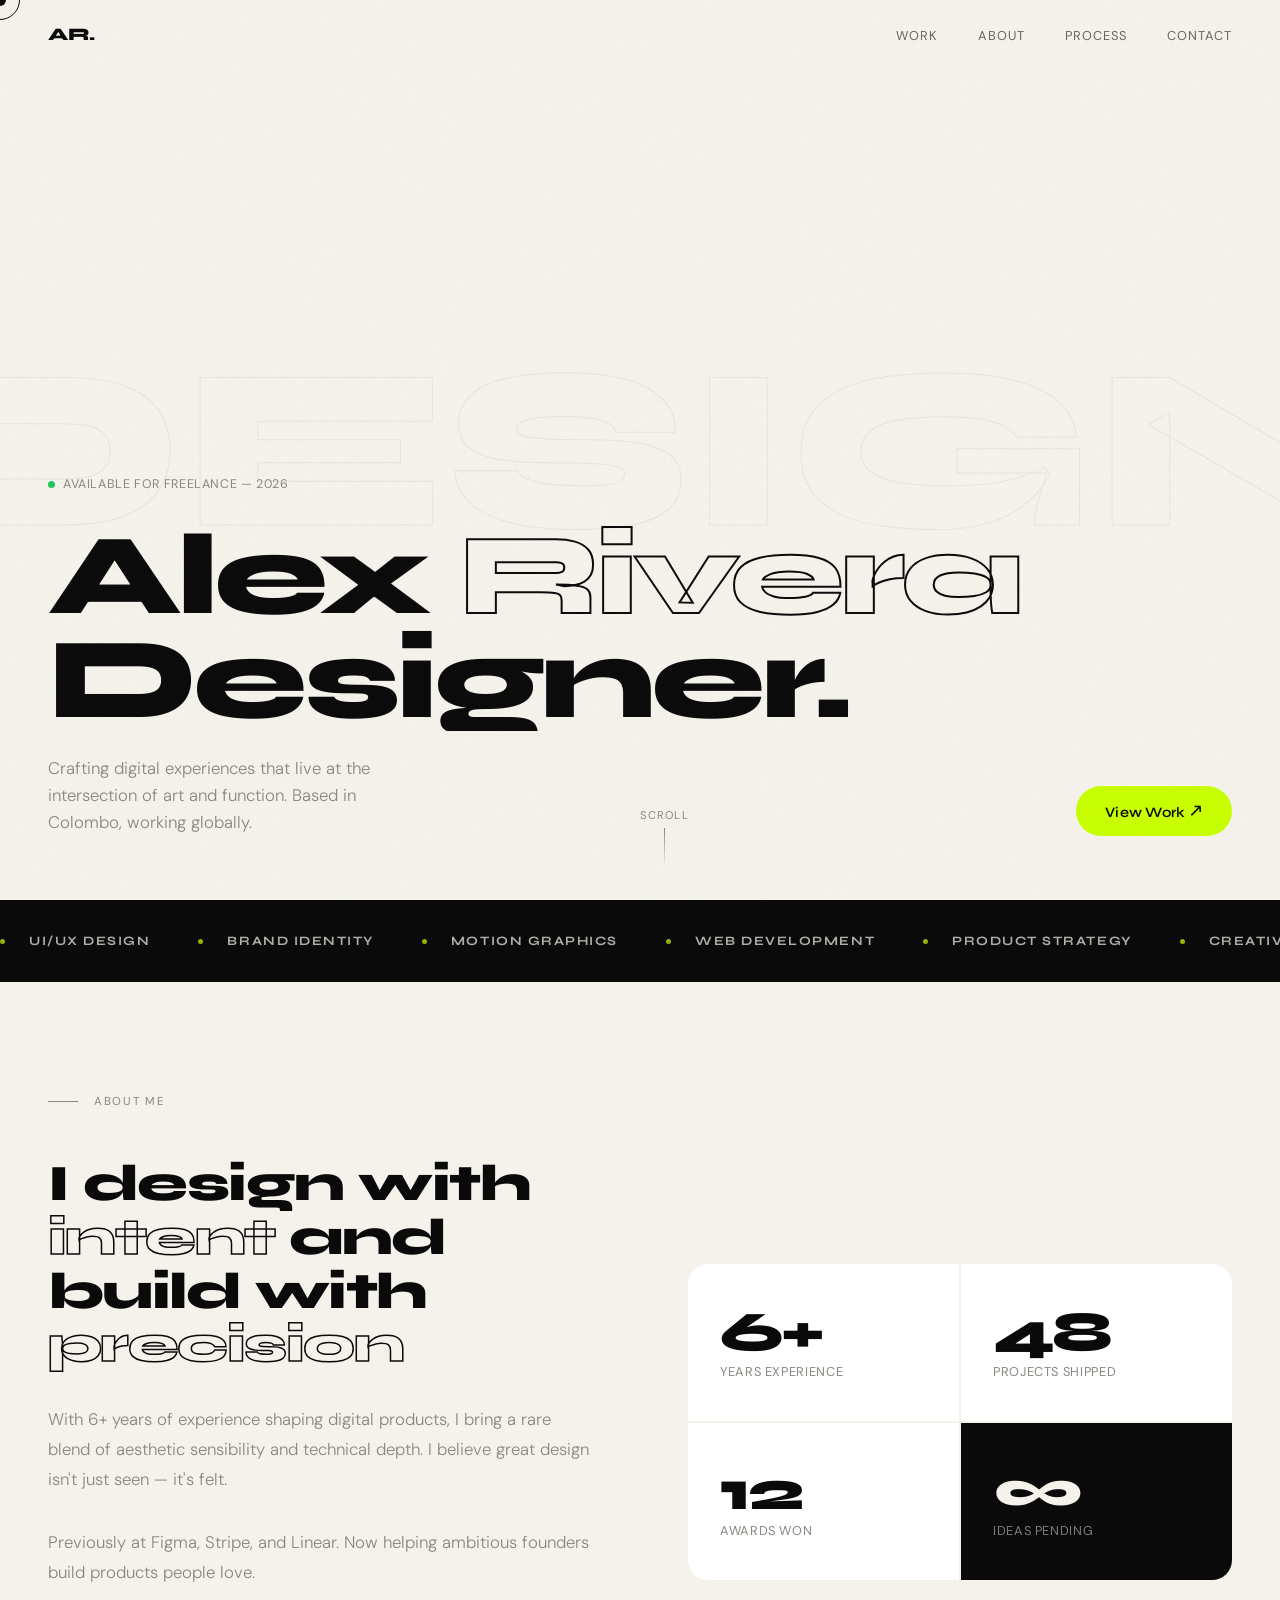
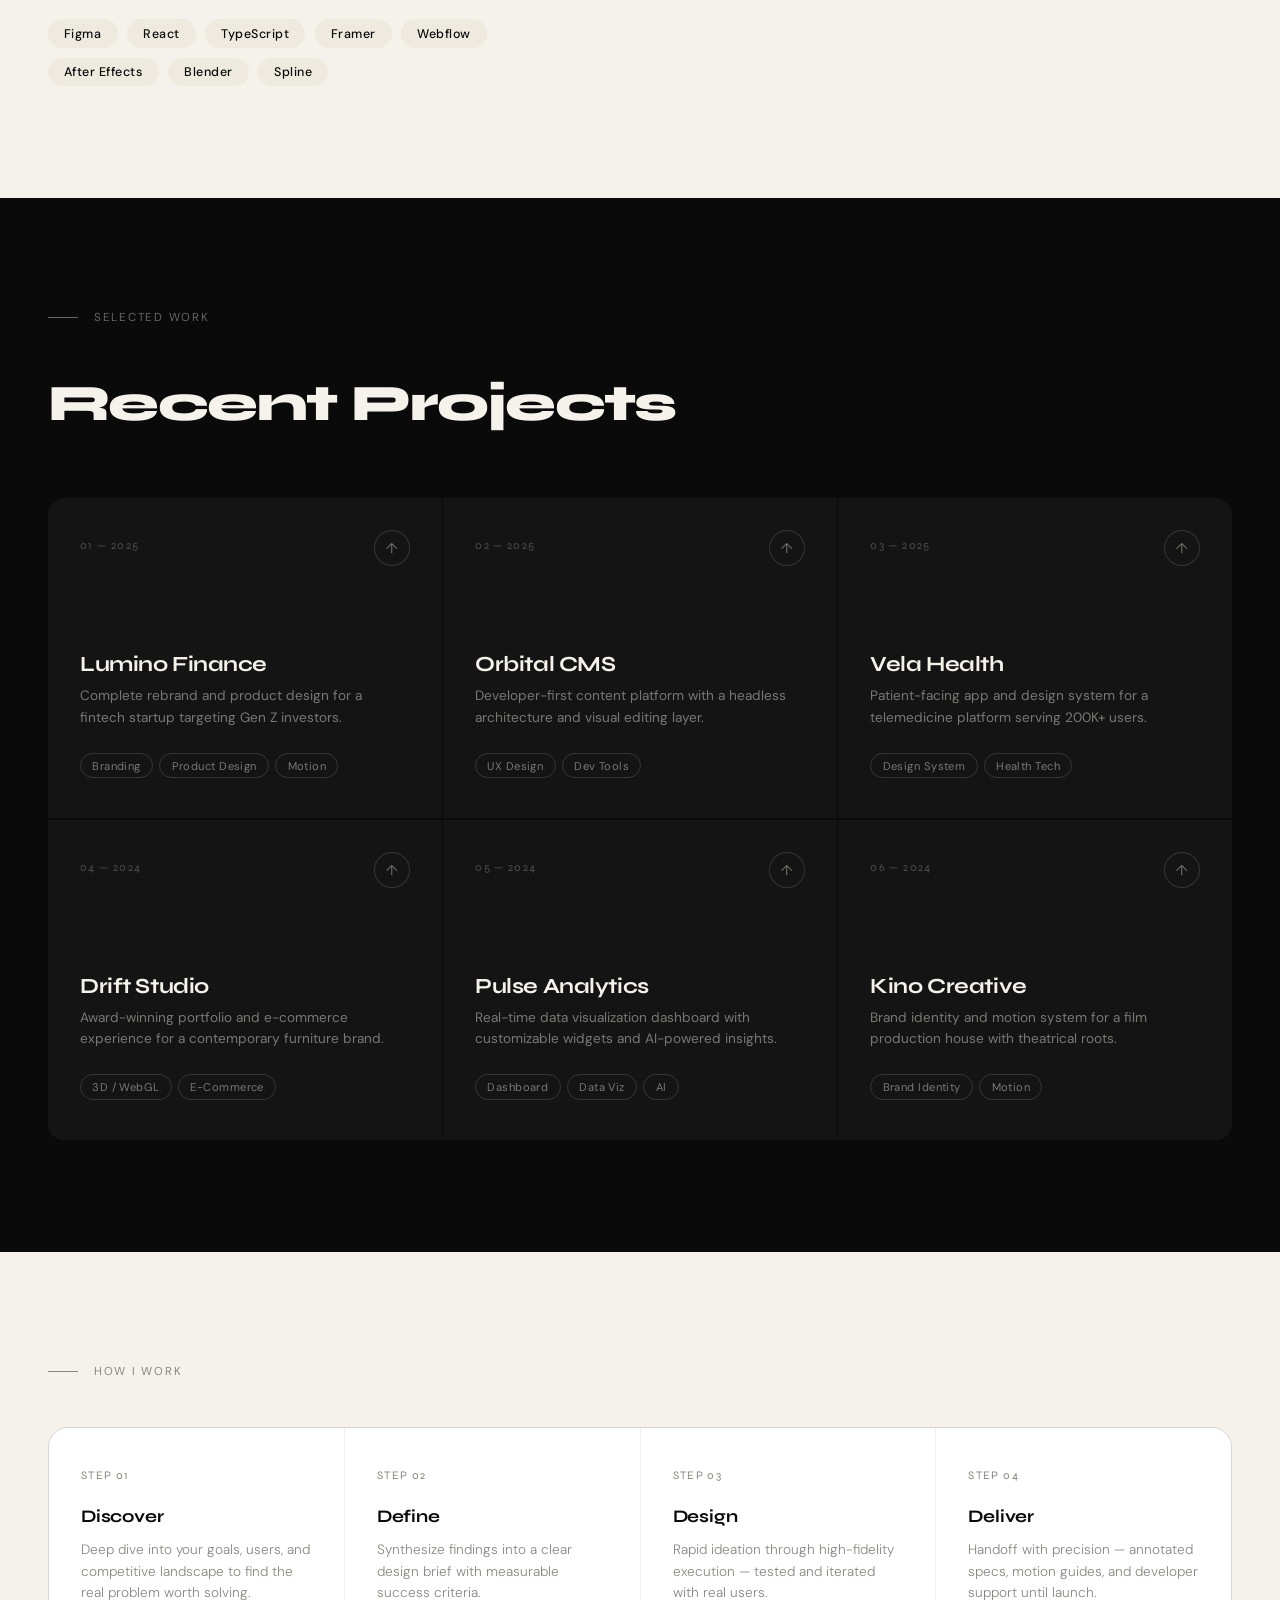
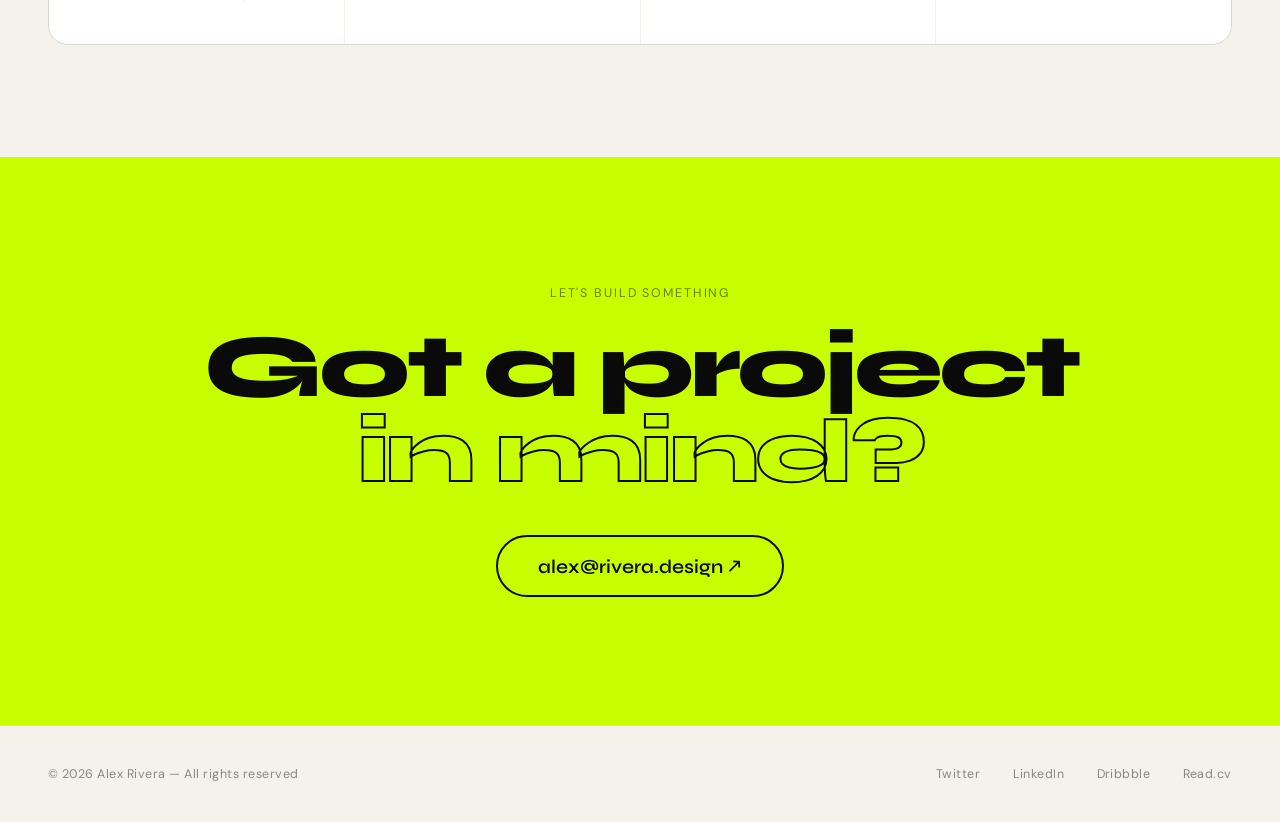
==== example.html @ 86e9be82 "Added new feature" ====
<!DOCTYPE html>
<html lang="en">
<head>
    <meta charset="UTF-8">
    <meta name="viewport" content="width=device-width, initial-scale=1.0">
    <title>Alex Rivera — Portfolio 2026</title>
    <link rel="preconnect" href="https://fonts.googleapis.com">
    <link rel="preconnect" href="https://fonts.gstatic.com" crossorigin>
    <link href="https://fonts.googleapis.com/css2?family=Syne:wght@400;500;600;700;800&family=DM+Sans:ital,opsz,wght@0,9..40,300;0,9..40,400;1,9..40,300&display=swap" rel="stylesheet">
    <style>
        :root {
            --ink: #0a0a0a;
            --paper: #f5f2eb;
            --accent: #c8ff00;
            --muted: #8a8680;
            --border: rgba(10,10,10,0.12);
            --card-bg: #ffffff;
            --tag-bg: #eeeae0;
        }

        *, *::before, *::after { box-sizing: border-box; margin: 0; padding: 0; }

        html { scroll-behavior: smooth; }

        body {
            font-family: 'DM Sans', sans-serif;
            background: var(--paper);
            color: var(--ink);
            overflow-x: hidden;
            cursor: none;
        }

        /* ── CUSTOM CURSOR ── */
        .cursor {
            position: fixed; top: 0; left: 0;
            width: 12px; height: 12px;
            background: var(--ink);
            border-radius: 50%;
            pointer-events: none;
            z-index: 9999;
            transition: transform 0.15s ease, background 0.2s;
            transform: translate(-50%, -50%);
        }
        .cursor-ring {
            position: fixed; top: 0; left: 0;
            width: 40px; height: 40px;
            border: 1.5px solid var(--ink);
            border-radius: 50%;
            pointer-events: none;
            z-index: 9998;
            transform: translate(-50%, -50%);
            transition: transform 0.4s cubic-bezier(0.23, 1, 0.32, 1), width 0.3s, height 0.3s, border-color 0.2s;
        }
        .cursor.hovering { transform: translate(-50%,-50%) scale(0); }
        .cursor-ring.hovering { width: 70px; height: 70px; border-color: var(--accent); background: rgba(200,255,0,0.08); }

        /* ── NOISE OVERLAY ── */
        body::before {
            content: '';
            position: fixed; inset: 0;
            background-image: url("data:image/svg+xml,%3Csvg viewBox='0 0 256 256' xmlns='http://www.w3.org/2000/svg'%3E%3Cfilter id='noise'%3E%3CfeTurbulence type='fractalNoise' baseFrequency='0.9' numOctaves='4' stitchTiles='stitch'/%3E%3C/filter%3E%3Crect width='100%25' height='100%25' filter='url(%23noise)' opacity='0.035'/%3E%3C/svg%3E");
            pointer-events: none;
            z-index: 100;
            opacity: 0.6;
        }

        /* ── NAV ── */
        nav {
            position: fixed; top: 0; left: 0; right: 0;
            display: flex; align-items: center; justify-content: space-between;
            padding: 1.5rem 3rem;
            z-index: 500;
            mix-blend-mode: multiply;
        }
        .nav-logo {
            font-family: 'Syne', sans-serif;
            font-weight: 800;
            font-size: 1.1rem;
            letter-spacing: -0.02em;
            text-decoration: none;
            color: var(--ink);
        }
        .nav-links { display: flex; gap: 2.5rem; list-style: none; }
        .nav-links a {
            font-size: 0.8rem;
            font-weight: 400;
            letter-spacing: 0.08em;
            text-transform: uppercase;
            text-decoration: none;
            color: var(--ink);
            opacity: 0.6;
            transition: opacity 0.2s;
            position: relative;
        }
        .nav-links a::after {
            content: '';
            position: absolute; bottom: -3px; left: 0;
            width: 0; height: 1px;
            background: var(--ink);
            transition: width 0.3s ease;
        }
        .nav-links a:hover { opacity: 1; }
        .nav-links a:hover::after { width: 100%; }

        /* ── HERO ── */
        .hero {
            min-height: 100vh;
            display: flex; flex-direction: column;
            justify-content: flex-end;
            padding: 0 3rem 4rem;
            position: relative;
            overflow: hidden;
        }

        .hero-bg-text {
            position: absolute;
            top: 50%;
            left: 50%;
            transform: translate(-50%, -50%);
            font-family: 'Syne', sans-serif;
            font-weight: 800;
            font-size: clamp(100px, 18vw, 280px);
            color: transparent;
            -webkit-text-stroke: 1px rgba(10,10,10,0.06);
            white-space: nowrap;
            user-select: none;
            animation: drift 20s ease-in-out infinite;
        }

        @keyframes drift {
            0%, 100% { transform: translate(-50%, -50%) rotate(-2deg); }
            50% { transform: translate(-50%, -52%) rotate(2deg); }
        }

        .hero-status {
            display: inline-flex; align-items: center; gap: 0.5rem;
            font-size: 0.78rem;
            letter-spacing: 0.05em;
            text-transform: uppercase;
            color: var(--muted);
            margin-bottom: 2rem;
            opacity: 0;
            animation: fadeUp 0.8s 0.2s forwards;
        }
        .status-dot {
            width: 7px; height: 7px;
            border-radius: 50%;
            background: #22c55e;
            box-shadow: 0 0 0 0 rgba(34,197,94,0.4);
            animation: pulse-dot 2s infinite;
        }
        @keyframes pulse-dot {
            0% { box-shadow: 0 0 0 0 rgba(34,197,94,0.5); }
            70% { box-shadow: 0 0 0 8px rgba(34,197,94,0); }
            100% { box-shadow: 0 0 0 0 rgba(34,197,94,0); }
        }

        .hero-name {
            font-family: 'Syne', sans-serif;
            font-weight: 800;
            font-size: clamp(3.5rem, 9vw, 9rem);
            line-height: 0.9;
            letter-spacing: -0.04em;
            margin-bottom: 1.5rem;
            overflow: hidden;
        }
        .hero-name .line {
            display: block;
            opacity: 0;
            transform: translateY(100%);
        }
        .hero-name .line:nth-child(1) { animation: slideUp 0.8s 0.4s cubic-bezier(0.16, 1, 0.3, 1) forwards; }
        .hero-name .line:nth-child(2) { animation: slideUp 0.8s 0.55s cubic-bezier(0.16, 1, 0.3, 1) forwards; }
        .hero-name .accent-word { color: transparent; -webkit-text-stroke: 2px var(--ink); }

        @keyframes slideUp {
            to { opacity: 1; transform: translateY(0); }
        }
        @keyframes fadeUp {
            to { opacity: 1; transform: translateY(0); }
        }

        .hero-bottom {
            display: flex;
            align-items: flex-end;
            justify-content: space-between;
            gap: 2rem;
            opacity: 0;
            animation: fadeUp 0.8s 0.9s forwards;
        }
        .hero-desc {
            max-width: 340px;
            font-size: 1.05rem;
            line-height: 1.6;
            color: var(--muted);
            font-weight: 300;
        }
        .hero-cta {
            display: flex; align-items: center; gap: 1rem;
        }
        .btn-primary {
            display: inline-flex; align-items: center; gap: 0.6rem;
            font-family: 'Syne', sans-serif;
            font-weight: 600;
            font-size: 0.9rem;
            letter-spacing: 0.02em;
            color: var(--ink);
            background: var(--accent);
            padding: 0.9rem 1.8rem;
            border-radius: 100px;
            text-decoration: none;
            transition: transform 0.3s cubic-bezier(0.16, 1, 0.3, 1), box-shadow 0.3s;
            box-shadow: 0 0 0 0 rgba(200,255,0,0.4);
        }
        .btn-primary:hover {
            transform: scale(1.04) translateY(-2px);
            box-shadow: 0 8px 30px rgba(200,255,0,0.35);
        }
        .btn-arrow { font-size: 1.1rem; transition: transform 0.2s; }
        .btn-primary:hover .btn-arrow { transform: translate(3px, -3px); }

        .scroll-hint {
            position: absolute; bottom: 2rem; left: 50%; transform: translateX(-50%);
            display: flex; flex-direction: column; align-items: center; gap: 0.4rem;
            font-size: 0.7rem; letter-spacing: 0.1em; text-transform: uppercase;
            color: var(--muted); opacity: 0;
            animation: fadeUp 0.8s 1.4s forwards;
        }
        .scroll-line {
            width: 1px; height: 40px;
            background: linear-gradient(to bottom, var(--muted), transparent);
            animation: scrollLine 2s 2s ease-in-out infinite;
        }
        @keyframes scrollLine {
            0% { transform: scaleY(1) translateY(0); opacity: 1; }
            50% { opacity: 0.3; }
            100% { transform: scaleY(1) translateY(10px); opacity: 0; }
        }

        /* ── MARQUEE ── */
        .marquee-section {
            padding: 2rem 0;
            border-top: 1px solid var(--border);
            border-bottom: 1px solid var(--border);
            overflow: hidden;
            background: var(--ink);
        }
        .marquee-track {
            display: flex; gap: 3rem;
            animation: marquee 25s linear infinite;
            width: max-content;
        }
        .marquee-section:hover .marquee-track { animation-play-state: paused; }
        .marquee-item {
            font-family: 'Syne', sans-serif;
            font-weight: 700;
            font-size: 0.8rem;
            letter-spacing: 0.12em;
            text-transform: uppercase;
            color: var(--paper);
            white-space: nowrap;
            display: flex; align-items: center; gap: 1.5rem;
            opacity: 0.7;
        }
        .marquee-dot { width: 5px; height: 5px; border-radius: 50%; background: var(--accent); flex-shrink: 0; }
        @keyframes marquee {
            from { transform: translateX(0); }
            to { transform: translateX(-50%); }
        }

        /* ── SECTIONS ── */
        section { padding: 7rem 3rem; }

        .section-label {
            display: flex; align-items: center; gap: 1rem;
            font-size: 0.72rem; letter-spacing: 0.15em; text-transform: uppercase;
            color: var(--muted); margin-bottom: 3rem;
        }
        .section-label::before {
            content: '';
            width: 30px; height: 1px; background: var(--muted);
        }

        /* ── ABOUT ── */
        .about-grid {
            display: grid; grid-template-columns: 1fr 1fr; gap: 6rem;
            align-items: center;
        }
        .about-heading {
            font-family: 'Syne', sans-serif;
            font-size: clamp(2.2rem, 4vw, 3.8rem);
            font-weight: 800; line-height: 1.05;
            letter-spacing: -0.03em; margin-bottom: 2rem;
        }
        .about-heading em {
            font-style: normal; color: transparent;
            -webkit-text-stroke: 1.5px var(--ink);
        }
        .about-body {
            font-size: 1.05rem; line-height: 1.8;
            color: var(--muted); font-weight: 300;
            margin-bottom: 2rem;
        }
        .skills-list {
            display: flex; flex-wrap: wrap; gap: 0.6rem;
        }
        .skill-tag {
            font-size: 0.78rem; font-weight: 500;
            letter-spacing: 0.04em;
            padding: 0.4rem 1rem;
            background: var(--tag-bg);
            border-radius: 100px;
            transition: background 0.2s, transform 0.2s;
        }
        .skill-tag:hover { background: var(--accent); transform: translateY(-2px); }

        .about-stats {
            display: grid; grid-template-columns: 1fr 1fr; gap: 2px;
        }
        .stat-card {
            background: var(--card-bg);
            padding: 2.5rem 2rem;
            border-radius: 0;
            position: relative;
            overflow: hidden;
            transition: transform 0.3s cubic-bezier(0.16, 1, 0.3, 1);
        }
        .stat-card:first-child { border-radius: 20px 0 0 0; }
        .stat-card:nth-child(2) { border-radius: 0 20px 0 0; }
        .stat-card:nth-child(3) { border-radius: 0 0 0 20px; }
        .stat-card:last-child { border-radius: 0 0 20px 0; background: var(--ink); color: var(--paper); }
        .stat-card:hover { transform: scale(1.02); z-index: 1; }
        .stat-card::before {
            content: '';
            position: absolute; inset: 0;
            background: var(--accent);
            transform: translateY(100%);
            transition: transform 0.4s cubic-bezier(0.16, 1, 0.3, 1);
        }
        .stat-card:hover::before { transform: translateY(0); }
        .stat-number {
            font-family: 'Syne', sans-serif;
            font-weight: 800;
            font-size: 3.5rem;
            line-height: 1;
            letter-spacing: -0.04em;
            display: block;
            position: relative; z-index: 1;
            transition: color 0.3s;
        }
        .stat-card:hover .stat-number { color: var(--ink); }
        .stat-card:last-child:hover .stat-number { color: var(--ink); }
        .stat-label {
            font-size: 0.8rem; letter-spacing: 0.05em; text-transform: uppercase;
            color: var(--muted); margin-top: 0.5rem;
            position: relative; z-index: 1;
            transition: color 0.3s;
        }
        .stat-card:hover .stat-label { color: var(--ink); }
        .stat-card:last-child .stat-label { color: rgba(245,242,235,0.5); }
        .stat-card:last-child:hover .stat-label { color: rgba(10,10,10,0.6); }

        /* ── WORK ── */
        .work-section { background: var(--ink); color: var(--paper); }
        .work-section .section-label { color: rgba(245,242,235,0.4); }
        .work-section .section-label::before { background: rgba(245,242,235,0.4); }

        .work-heading {
            font-family: 'Syne', sans-serif;
            font-size: clamp(2rem, 4vw, 3.5rem);
            font-weight: 800;
            letter-spacing: -0.03em;
            margin-bottom: 4rem;
        }

        .projects-grid {
            display: grid;
            grid-template-columns: repeat(3, 1fr);
            gap: 1.5px;
        }
        .project-card {
            background: #141414;
            padding: 2.5rem 2rem;
            cursor: pointer;
            position: relative;
            overflow: hidden;
            transition: background 0.3s;
            min-height: 320px;
            display: flex; flex-direction: column; justify-content: space-between;
        }
        .project-card:nth-child(1) { border-radius: 16px 0 0 0; }
        .project-card:nth-child(2) { }
        .project-card:nth-child(3) { border-radius: 0 16px 0 0; }
        .project-card:nth-child(4) { border-radius: 0 0 0 16px; }
        .project-card:nth-child(6) { border-radius: 0 0 16px 0; }

        .project-card::before {
            content: '';
            position: absolute; inset: 0;
            background: var(--accent);
            transform: translateY(101%);
            transition: transform 0.5s cubic-bezier(0.16, 1, 0.3, 1);
        }
        .project-card:hover::before { transform: translateY(0); }

        .project-num {
            font-family: 'Syne', sans-serif;
            font-size: 0.72rem; letter-spacing: 0.12em;
            color: rgba(245,242,235,0.25);
            position: relative; z-index: 1;
            transition: color 0.3s;
        }
        .project-card:hover .project-num { color: rgba(10,10,10,0.4); }

        .project-title {
            font-family: 'Syne', sans-serif;
            font-weight: 700;
            font-size: 1.35rem;
            letter-spacing: -0.02em;
            color: var(--paper);
            margin-top: auto; margin-bottom: 0.5rem;
            position: relative; z-index: 1;
            transition: color 0.3s;
        }
        .project-card:hover .project-title { color: var(--ink); }

        .project-desc {
            font-size: 0.85rem; line-height: 1.6;
            color: rgba(245,242,235,0.45);
            margin-bottom: 1.5rem;
            position: relative; z-index: 1;
            transition: color 0.3s;
        }
        .project-card:hover .project-desc { color: rgba(10,10,10,0.65); }

        .project-tags {
            display: flex; flex-wrap: wrap; gap: 0.4rem;
            position: relative; z-index: 1;
        }
        .project-tag {
            font-size: 0.7rem; letter-spacing: 0.04em;
            padding: 0.3rem 0.7rem;
            border: 1px solid rgba(245,242,235,0.15);
            border-radius: 100px;
            color: rgba(245,242,235,0.45);
            transition: all 0.3s;
        }
        .project-card:hover .project-tag {
            border-color: rgba(10,10,10,0.25);
            color: rgba(10,10,10,0.65);
        }

        .project-arrow {
            position: absolute; top: 2rem; right: 2rem;
            width: 36px; height: 36px;
            border: 1px solid rgba(245,242,235,0.15);
            border-radius: 50%;
            display: flex; align-items: center; justify-content: center;
            font-size: 0.9rem;
            color: rgba(245,242,235,0.4);
            transform: rotate(-45deg);
            transition: all 0.3s cubic-bezier(0.16, 1, 0.3, 1);
            z-index: 1;
        }
        .project-card:hover .project-arrow {
            transform: rotate(0deg) scale(1.1);
            border-color: rgba(10,10,10,0.3);
            color: var(--ink);
            background: rgba(10,10,10,0.08);
        }

        /* ── PROCESS ── */
        .process-grid {
            display: grid; grid-template-columns: repeat(4, 1fr); gap: 1px;
            margin-top: 3rem;
            border: 1px solid var(--border);
            border-radius: 20px; overflow: hidden;
        }
        .process-step {
            padding: 2.5rem 2rem;
            background: var(--card-bg);
            position: relative;
            transition: background 0.3s;
        }
        .process-step:hover { background: var(--accent); }
        .process-step-num {
            font-family: 'Syne', sans-serif;
            font-size: 0.72rem; letter-spacing: 0.12em; text-transform: uppercase;
            color: var(--muted); margin-bottom: 1.5rem;
            display: block;
            transition: color 0.3s;
        }
        .process-step:hover .process-step-num { color: rgba(10,10,10,0.5); }
        .process-step-title {
            font-family: 'Syne', sans-serif;
            font-weight: 700; font-size: 1.1rem;
            letter-spacing: -0.01em; margin-bottom: 0.75rem;
            transition: color 0.3s;
        }
        .process-step-desc {
            font-size: 0.85rem; line-height: 1.6;
            color: var(--muted); font-weight: 300;
            transition: color 0.3s;
        }
        .process-step:hover .process-step-desc { color: rgba(10,10,10,0.6); }

        /* ── CONTACT ── */
        .contact-section {
            background: var(--accent);
            text-align: center;
            padding: 8rem 3rem;
        }
        .contact-eyebrow {
            font-size: 0.78rem; letter-spacing: 0.15em; text-transform: uppercase;
            color: rgba(10,10,10,0.5); margin-bottom: 1.5rem;
            display: block;
        }
        .contact-heading {
            font-family: 'Syne', sans-serif;
            font-weight: 800;
            font-size: clamp(3rem, 7vw, 7rem);
            line-height: 0.95;
            letter-spacing: -0.04em;
            margin-bottom: 2.5rem;
        }
        .contact-heading span { color: transparent; -webkit-text-stroke: 2px var(--ink); }
        .contact-email {
            display: inline-flex; align-items: center; gap: 0.8rem;
            font-family: 'Syne', sans-serif;
            font-weight: 600; font-size: 1.2rem;
            color: var(--ink); text-decoration: none;
            padding: 1.1rem 2.5rem;
            border: 2px solid var(--ink);
            border-radius: 100px;
            transition: all 0.3s cubic-bezier(0.16, 1, 0.3, 1);
        }
        .contact-email:hover {
            background: var(--ink);
            color: var(--accent);
            transform: translateY(-3px);
            box-shadow: 0 12px 40px rgba(0,0,0,0.15);
        }

        /* ── FOOTER ── */
        footer {
            padding: 2.5rem 3rem;
            display: flex; align-items: center; justify-content: space-between;
            border-top: 1px solid var(--border);
            font-size: 0.78rem; color: var(--muted);
            letter-spacing: 0.04em;
        }
        .footer-links { display: flex; gap: 2rem; }
        .footer-links a { color: var(--muted); text-decoration: none; transition: color 0.2s; }
        .footer-links a:hover { color: var(--ink); }

        /* ── SCROLL REVEAL ── */
        .reveal {
            opacity: 0;
            transform: translateY(40px);
            transition: opacity 0.8s cubic-bezier(0.16, 1, 0.3, 1),
            transform 0.8s cubic-bezier(0.16, 1, 0.3, 1);
        }
        .reveal.visible { opacity: 1; transform: translateY(0); }
        .reveal-delay-1 { transition-delay: 0.1s; }
        .reveal-delay-2 { transition-delay: 0.2s; }
        .reveal-delay-3 { transition-delay: 0.3s; }
        .reveal-delay-4 { transition-delay: 0.4s; }

        /* ── MAGNETIC BUTTON ── */
        .magnetic { position: relative; display: inline-block; }

        /* ── LOADING SCREEN ── */
        #loader {
            position: fixed; inset: 0;
            background: var(--ink);
            z-index: 9000;
            display: flex; align-items: center; justify-content: center;
            transition: opacity 0.6s ease, visibility 0.6s ease;
        }
        #loader.hidden { opacity: 0; visibility: hidden; }
        .loader-text {
            font-family: 'Syne', sans-serif;
            font-weight: 800;
            font-size: clamp(2rem, 5vw, 4rem);
            color: var(--paper);
            letter-spacing: -0.04em;
            overflow: hidden;
        }
        .loader-bar {
            position: absolute; bottom: 0; left: 0;
            height: 3px; background: var(--accent);
            width: 0;
            transition: width 1.2s cubic-bezier(0.16, 1, 0.3, 1);
        }
        .loader-count {
            position: absolute; bottom: 2rem; right: 3rem;
            font-family: 'Syne', sans-serif;
            font-size: 0.8rem; color: rgba(245,242,235,0.35);
            letter-spacing: 0.08em;
        }

        /* ── RESPONSIVE ── */
        @media (max-width: 900px) {
            nav { padding: 1.5rem 1.5rem; }
            .nav-links { display: none; }
            .hero { padding: 0 1.5rem 3rem; }
            .hero-bottom { flex-direction: column; align-items: flex-start; }
            section { padding: 5rem 1.5rem; }
            .about-grid { grid-template-columns: 1fr; gap: 3rem; }
            .projects-grid { grid-template-columns: 1fr; }
            .process-grid { grid-template-columns: 1fr 1fr; }
            .project-card { border-radius: 0 !important; }
            .project-card:first-child { border-radius: 16px 16px 0 0 !important; }
            .project-card:last-child { border-radius: 0 0 16px 16px !important; }
            footer { flex-direction: column; gap: 1rem; text-align: center; }
        }
    </style>
</head>
<body>

<!-- Loader -->
<div id="loader">
    <div class="loader-text" id="loader-text">Loading</div>
    <div class="loader-bar" id="loader-bar"></div>
    <div class="loader-count" id="loader-count">0%</div>
</div>

<!-- Cursor -->
<div class="cursor" id="cursor"></div>
<div class="cursor-ring" id="cursor-ring"></div>

<!-- Nav -->
<nav>
    <a href="#" class="nav-logo">AR.</a>
    <ul class="nav-links">
        <li><a href="#work">Work</a></li>
        <li><a href="#about">About</a></li>
        <li><a href="#process">Process</a></li>
        <li><a href="#contact">Contact</a></li>
    </ul>
</nav>

<!-- Hero -->
<section class="hero">
    <div class="hero-bg-text">DESIGN</div>

    <div class="hero-status">
        <span class="status-dot"></span>
        Available for freelance — 2026
    </div>

    <h1 class="hero-name">
        <span class="line">Alex <span class="accent-word">Rivera</span></span>
        <span class="line">Designer.</span>
    </h1>

    <div class="hero-bottom">
        <p class="hero-desc">
            Crafting digital experiences that live at the intersection of art and function.
            Based in Colombo, working globally.
        </p>
        <div class="hero-cta">
            <a href="#work" class="btn-primary magnetic">
                View Work <span class="btn-arrow">↗</span>
            </a>
        </div>
    </div>

    <div class="scroll-hint">
        <span>Scroll</span>
        <div class="scroll-line"></div>
    </div>
</section>

<!-- Marquee -->
<div class="marquee-section">
    <div class="marquee-track" id="marquee">
        <span class="marquee-item"><span class="marquee-dot"></span> UI/UX Design</span>
        <span class="marquee-item"><span class="marquee-dot"></span> Brand Identity</span>
        <span class="marquee-item"><span class="marquee-dot"></span> Motion Graphics</span>
        <span class="marquee-item"><span class="marquee-dot"></span> Web Development</span>
        <span class="marquee-item"><span class="marquee-dot"></span> Product Strategy</span>
        <span class="marquee-item"><span class="marquee-dot"></span> Creative Direction</span>
        <span class="marquee-item"><span class="marquee-dot"></span> Visual Design</span>
        <span class="marquee-item"><span class="marquee-dot"></span> Interaction Design</span>
        <span class="marquee-item"><span class="marquee-dot"></span> UI/UX Design</span>
        <span class="marquee-item"><span class="marquee-dot"></span> Brand Identity</span>
        <span class="marquee-item"><span class="marquee-dot"></span> Motion Graphics</span>
        <span class="marquee-item"><span class="marquee-dot"></span> Web Development</span>
        <span class="marquee-item"><span class="marquee-dot"></span> Product Strategy</span>
        <span class="marquee-item"><span class="marquee-dot"></span> Creative Direction</span>
        <span class="marquee-item"><span class="marquee-dot"></span> Visual Design</span>
        <span class="marquee-item"><span class="marquee-dot"></span> Interaction Design</span>
    </div>
</div>

<!-- About -->
<section id="about">
    <div class="section-label">About me</div>
    <div class="about-grid">
        <div>
            <h2 class="about-heading reveal">
                I design with <em>intent</em> and build with <em>precision</em>
            </h2>
            <p class="about-body reveal reveal-delay-1">
                With 6+ years of experience shaping digital products, I bring a rare blend of
                aesthetic sensibility and technical depth. I believe great design isn't just seen —
                it's felt.
            </p>
            <p class="about-body reveal reveal-delay-2">
                Previously at Figma, Stripe, and Linear. Now helping ambitious founders
                build products people love.
            </p>
            <div class="skills-list reveal reveal-delay-3">
                <span class="skill-tag">Figma</span>
                <span class="skill-tag">React</span>
                <span class="skill-tag">TypeScript</span>
                <span class="skill-tag">Framer</span>
                <span class="skill-tag">Webflow</span>
                <span class="skill-tag">After Effects</span>
                <span class="skill-tag">Blender</span>
                <span class="skill-tag">Spline</span>
            </div>
        </div>
        <div class="about-stats reveal reveal-delay-1">
            <div class="stat-card">
                <span class="stat-number">6+</span>
                <span class="stat-label">Years Experience</span>
            </div>
            <div class="stat-card">
                <span class="stat-number">48</span>
                <span class="stat-label">Projects Shipped</span>
            </div>
            <div class="stat-card">
                <span class="stat-number">12</span>
                <span class="stat-label">Awards Won</span>
            </div>
            <div class="stat-card">
                <span class="stat-number">∞</span>
                <span class="stat-label">Ideas Pending</span>
            </div>
        </div>
    </div>
</section>

<!-- Work -->
<section id="work" class="work-section">
    <div class="section-label">Selected work</div>
    <h2 class="work-heading reveal">Recent Projects</h2>
    <div class="projects-grid">

        <div class="project-card reveal">
            <div class="project-arrow">↗</div>
            <span class="project-num">01 — 2025</span>
            <div>
                <h3 class="project-title">Lumino Finance</h3>
                <p class="project-desc">Complete rebrand and product design for a fintech startup targeting Gen Z investors.</p>
                <div class="project-tags">
                    <span class="project-tag">Branding</span>
                    <span class="project-tag">Product Design</span>
                    <span class="project-tag">Motion</span>
                </div>
            </div>
        </div>

        <div class="project-card reveal reveal-delay-1">
            <div class="project-arrow">↗</div>
            <span class="project-num">02 — 2025</span>
            <div>
                <h3 class="project-title">Orbital CMS</h3>
                <p class="project-desc">Developer-first content platform with a headless architecture and visual editing layer.</p>
                <div class="project-tags">
                    <span class="project-tag">UX Design</span>
                    <span class="project-tag">Dev Tools</span>
                </div>
            </div>
        </div>

        <div class="project-card reveal reveal-delay-2">
            <div class="project-arrow">↗</div>
            <span class="project-num">03 — 2025</span>
            <div>
                <h3 class="project-title">Vela Health</h3>
                <p class="project-desc">Patient-facing app and design system for a telemedicine platform serving 200K+ users.</p>
                <div class="project-tags">
                    <span class="project-tag">Design System</span>
                    <span class="project-tag">Health Tech</span>
                </div>
            </div>
        </div>

        <div class="project-card reveal reveal-delay-1">
            <div class="project-arrow">↗</div>
            <span class="project-num">04 — 2024</span>
            <div>
                <h3 class="project-title">Drift Studio</h3>
                <p class="project-desc">Award-winning portfolio and e-commerce experience for a contemporary furniture brand.</p>
                <div class="project-tags">
                    <span class="project-tag">3D / WebGL</span>
                    <span class="project-tag">E-Commerce</span>
                </div>
            </div>
        </div>

        <div class="project-card reveal reveal-delay-2">
            <div class="project-arrow">↗</div>
            <span class="project-num">05 — 2024</span>
            <div>
                <h3 class="project-title">Pulse Analytics</h3>
                <p class="project-desc">Real-time data visualization dashboard with customizable widgets and AI-powered insights.</p>
                <div class="project-tags">
                    <span class="project-tag">Dashboard</span>
                    <span class="project-tag">Data Viz</span>
                    <span class="project-tag">AI</span>
                </div>
            </div>
        </div>

        <div class="project-card reveal reveal-delay-3">
            <div class="project-arrow">↗</div>
            <span class="project-num">06 — 2024</span>
            <div>
                <h3 class="project-title">Kino Creative</h3>
                <p class="project-desc">Brand identity and motion system for a film production house with theatrical roots.</p>
                <div class="project-tags">
                    <span class="project-tag">Brand Identity</span>
                    <span class="project-tag">Motion</span>
                </div>
            </div>
        </div>

    </div>
</section>

<!-- Process -->
<section id="process">
    <div class="section-label">How I work</div>
    <div class="process-grid">
        <div class="process-step reveal">
            <span class="process-step-num">Step 01</span>
            <h3 class="process-step-title">Discover</h3>
            <p class="process-step-desc">Deep dive into your goals, users, and competitive landscape to find the real problem worth solving.</p>
        </div>
        <div class="process-step reveal reveal-delay-1">
            <span class="process-step-num">Step 02</span>
            <h3 class="process-step-title">Define</h3>
            <p class="process-step-desc">Synthesize findings into a clear design brief with measurable success criteria.</p>
        </div>
        <div class="process-step reveal reveal-delay-2">
            <span class="process-step-num">Step 03</span>
            <h3 class="process-step-title">Design</h3>
            <p class="process-step-desc">Rapid ideation through high-fidelity execution — tested and iterated with real users.</p>
        </div>
        <div class="process-step reveal reveal-delay-3">
            <span class="process-step-num">Step 04</span>
            <h3 class="process-step-title">Deliver</h3>
            <p class="process-step-desc">Handoff with precision — annotated specs, motion guides, and developer support until launch.</p>
        </div>
    </div>
</section>

<!-- Contact -->
<section id="contact" class="contact-section">
    <span class="contact-eyebrow">Let's build something</span>
    <h2 class="contact-heading">
        Got a project<br><span>in mind?</span>
    </h2>
    <a href="mailto:alex@rivera.design" class="contact-email magnetic">
        alex@rivera.design ↗
    </a>
</section>

<!-- Footer -->
<footer>
    <span>© 2026 Alex Rivera — All rights reserved</span>
    <div class="footer-links">
        <a href="#">Twitter</a>
        <a href="#">LinkedIn</a>
        <a href="#">Dribbble</a>
        <a href="#">Read.cv</a>
    </div>
</footer>

<script>
    // ── LOADER ──
    const loader = document.getElementById('loader');
    const bar = document.getElementById('loader-bar');
    const count = document.getElementById('loader-count');
    const loaderText = document.getElementById('loader-text');
    const words = ['Loading', 'Brewing', 'Crafting', 'Almost'];
    let progress = 0;
    let wordIdx = 0;

    const interval = setInterval(() => {
        progress += Math.random() * 18;
        if (progress >= 100) { progress = 100; clearInterval(interval); }
        bar.style.width = progress + '%';
        count.textContent = Math.floor(progress) + '%';
        if (progress > 30 && wordIdx === 0) { loaderText.textContent = words[1]; wordIdx = 1; }
        if (progress > 60 && wordIdx === 1) { loaderText.textContent = words[2]; wordIdx = 2; }
        if (progress > 85 && wordIdx === 2) { loaderText.textContent = words[3]; wordIdx = 3; }
        if (progress >= 100) {
            setTimeout(() => { loader.classList.add('hidden'); }, 300);
        }
    }, 120);

    // ── CUSTOM CURSOR ──
    const cursor = document.getElementById('cursor');
    const ring = document.getElementById('cursor-ring');
    let mx = 0, my = 0, rx = 0, ry = 0;

    document.addEventListener('mousemove', e => {
        mx = e.clientX; my = e.clientY;
        cursor.style.left = mx + 'px';
        cursor.style.top = my + 'px';
    });

    function animateRing() {
        rx += (mx - rx) * 0.12;
        ry += (my - ry) * 0.12;
        ring.style.left = rx + 'px';
        ring.style.top = ry + 'px';
        requestAnimationFrame(animateRing);
    }
    animateRing();

    document.querySelectorAll('a, button, .project-card, .stat-card, .skill-tag, .process-step').forEach(el => {
        el.addEventListener('mouseenter', () => {
            cursor.classList.add('hovering');
            ring.classList.add('hovering');
        });
        el.addEventListener('mouseleave', () => {
            cursor.classList.remove('hovering');
            ring.classList.remove('hovering');
        });
    });

    // ── SCROLL REVEAL ──
    const reveals = document.querySelectorAll('.reveal');
    const observer = new IntersectionObserver((entries) => {
        entries.forEach(entry => {
            if (entry.isIntersecting) {
                entry.target.classList.add('visible');
            }
        });
    }, { threshold: 0.12, rootMargin: '0px 0px -40px 0px' });

    reveals.forEach(el => observer.observe(el));

    // ── MAGNETIC BUTTONS ──
    document.querySelectorAll('.magnetic').forEach(btn => {
        btn.addEventListener('mousemove', e => {
            const rect = btn.getBoundingClientRect();
            const cx = rect.left + rect.width / 2;
            const cy = rect.top + rect.height / 2;
            const dx = (e.clientX - cx) * 0.35;
            const dy = (e.clientY - cy) * 0.35;
            btn.style.transform = `translate(${dx}px, ${dy}px)`;
        });
        btn.addEventListener('mouseleave', () => {
            btn.style.transform = '';
        });
    });

    // ── PARALLAX HERO BG TEXT ──
    const bgText = document.querySelector('.hero-bg-text');
    window.addEventListener('scroll', () => {
        const scrollY = window.scrollY;
        if (bgText) {
            bgText.style.transform = `translate(-50%, calc(-50% + ${scrollY * 0.25}px))`;
        }
    });
</script>
</body>
</html>
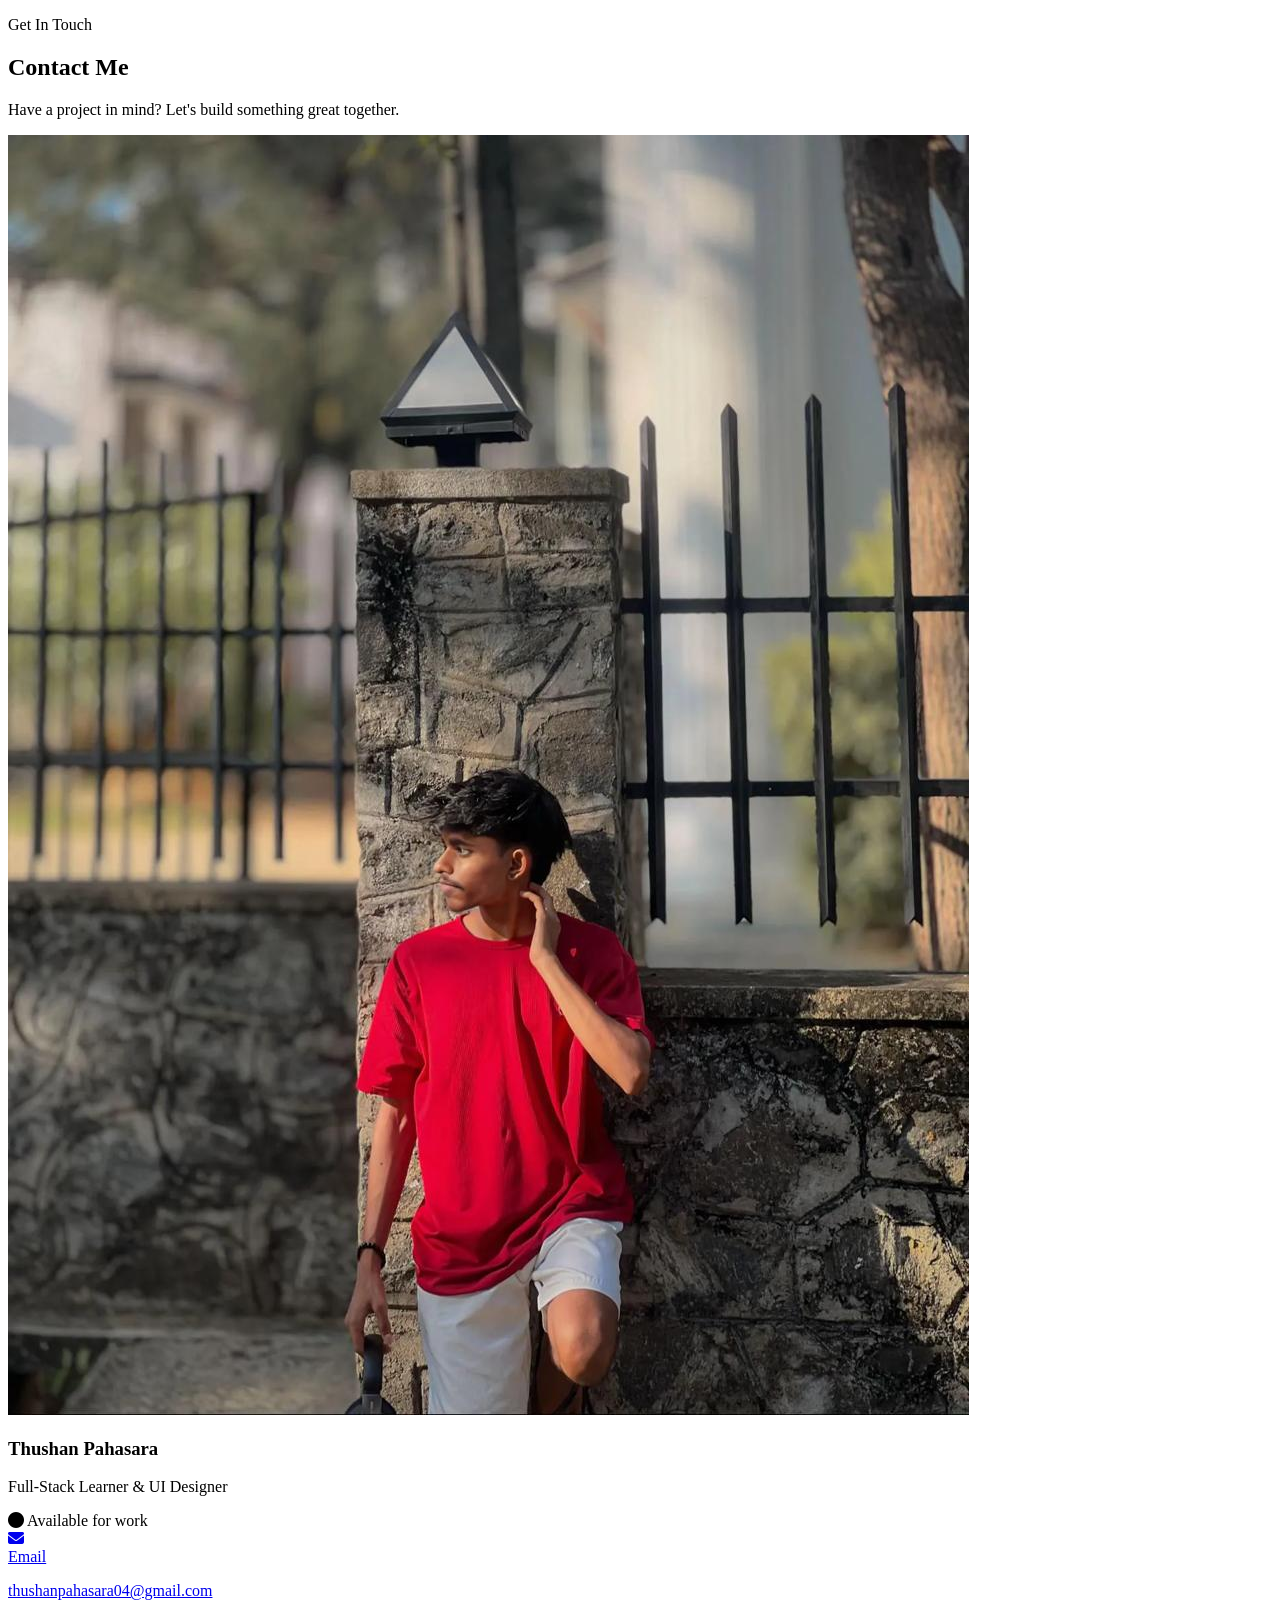
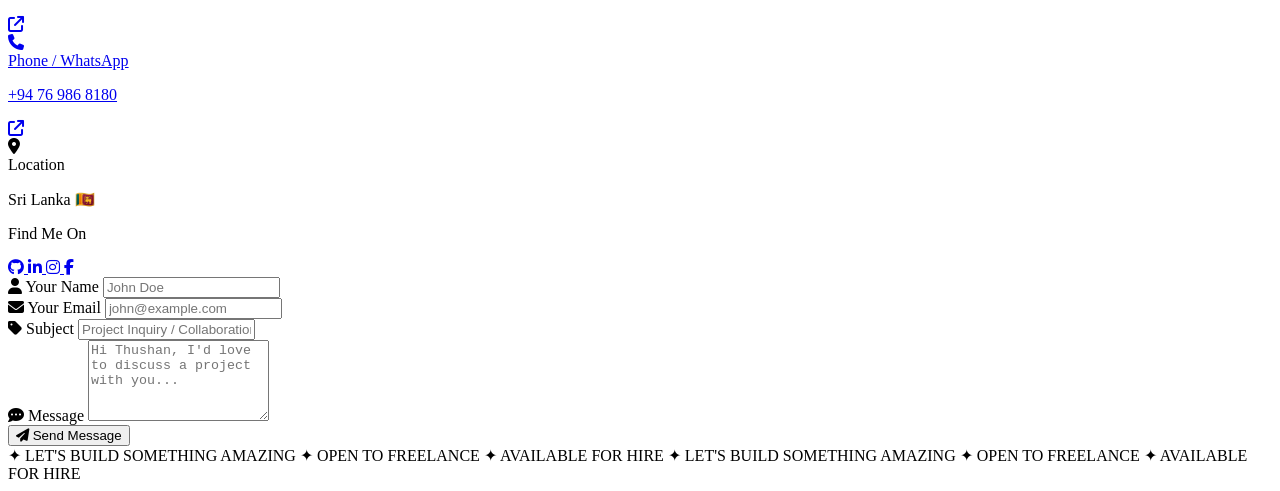
==== commit 6a9854ce: "update" ====
--- a/example.html
+++ b/example.html
@@ -1,975 +1,210 @@
 <!DOCTYPE html>
 <html lang="en">
 <head>
-    <meta charset="UTF-8">
-    <meta name="viewport" content="width=device-width, initial-scale=1.0">
-    <title>Alex Rivera — Portfolio 2026</title>
-    <link rel="preconnect" href="https://fonts.googleapis.com">
-    <link rel="preconnect" href="https://fonts.gstatic.com" crossorigin>
-    <link href="https://fonts.googleapis.com/css2?family=Syne:wght@400;500;600;700;800&family=DM+Sans:ital,opsz,wght@0,9..40,300;0,9..40,400;1,9..40,300&display=swap" rel="stylesheet">
-    <style>
-        :root {
-            --ink: #0a0a0a;
-            --paper: #f5f2eb;
-            --accent: #c8ff00;
-            --muted: #8a8680;
-            --border: rgba(10,10,10,0.12);
-            --card-bg: #ffffff;
-            --tag-bg: #eeeae0;
-        }
-
-        *, *::before, *::after { box-sizing: border-box; margin: 0; padding: 0; }
-
-        html { scroll-behavior: smooth; }
-
-        body {
-            font-family: 'DM Sans', sans-serif;
-            background: var(--paper);
-            color: var(--ink);
-            overflow-x: hidden;
-            cursor: none;
-        }
-
-        /* ── CUSTOM CURSOR ── */
-        .cursor {
-            position: fixed; top: 0; left: 0;
-            width: 12px; height: 12px;
-            background: var(--ink);
-            border-radius: 50%;
-            pointer-events: none;
-            z-index: 9999;
-            transition: transform 0.15s ease, background 0.2s;
-            transform: translate(-50%, -50%);
-        }
-        .cursor-ring {
-            position: fixed; top: 0; left: 0;
-            width: 40px; height: 40px;
-            border: 1.5px solid var(--ink);
-            border-radius: 50%;
-            pointer-events: none;
-            z-index: 9998;
-            transform: translate(-50%, -50%);
-            transition: transform 0.4s cubic-bezier(0.23, 1, 0.32, 1), width 0.3s, height 0.3s, border-color 0.2s;
-        }
-        .cursor.hovering { transform: translate(-50%,-50%) scale(0); }
-        .cursor-ring.hovering { width: 70px; height: 70px; border-color: var(--accent); background: rgba(200,255,0,0.08); }
-
-        /* ── NOISE OVERLAY ── */
-        body::before {
-            content: '';
-            position: fixed; inset: 0;
-            background-image: url("data:image/svg+xml,%3Csvg viewBox='0 0 256 256' xmlns='http://www.w3.org/2000/svg'%3E%3Cfilter id='noise'%3E%3CfeTurbulence type='fractalNoise' baseFrequency='0.9' numOctaves='4' stitchTiles='stitch'/%3E%3C/filter%3E%3Crect width='100%25' height='100%25' filter='url(%23noise)' opacity='0.035'/%3E%3C/svg%3E");
-            pointer-events: none;
-            z-index: 100;
-            opacity: 0.6;
-        }
-
-        /* ── NAV ── */
-        nav {
-            position: fixed; top: 0; left: 0; right: 0;
-            display: flex; align-items: center; justify-content: space-between;
-            padding: 1.5rem 3rem;
-            z-index: 500;
-            mix-blend-mode: multiply;
-        }
-        .nav-logo {
-            font-family: 'Syne', sans-serif;
-            font-weight: 800;
-            font-size: 1.1rem;
-            letter-spacing: -0.02em;
-            text-decoration: none;
-            color: var(--ink);
-        }
-        .nav-links { display: flex; gap: 2.5rem; list-style: none; }
-        .nav-links a {
-            font-size: 0.8rem;
-            font-weight: 400;
-            letter-spacing: 0.08em;
-            text-transform: uppercase;
-            text-decoration: none;
-            color: var(--ink);
-            opacity: 0.6;
-            transition: opacity 0.2s;
-            position: relative;
-        }
-        .nav-links a::after {
-            content: '';
-            position: absolute; bottom: -3px; left: 0;
-            width: 0; height: 1px;
-            background: var(--ink);
-            transition: width 0.3s ease;
-        }
-        .nav-links a:hover { opacity: 1; }
-        .nav-links a:hover::after { width: 100%; }
-
-        /* ── HERO ── */
-        .hero {
-            min-height: 100vh;
-            display: flex; flex-direction: column;
-            justify-content: flex-end;
-            padding: 0 3rem 4rem;
-            position: relative;
-            overflow: hidden;
-        }
-
-        .hero-bg-text {
-            position: absolute;
-            top: 50%;
-            left: 50%;
-            transform: translate(-50%, -50%);
-            font-family: 'Syne', sans-serif;
-            font-weight: 800;
-            font-size: clamp(100px, 18vw, 280px);
-            color: transparent;
-            -webkit-text-stroke: 1px rgba(10,10,10,0.06);
-            white-space: nowrap;
-            user-select: none;
-            animation: drift 20s ease-in-out infinite;
-        }
-
-        @keyframes drift {
-            0%, 100% { transform: translate(-50%, -50%) rotate(-2deg); }
-            50% { transform: translate(-50%, -52%) rotate(2deg); }
-        }
-
-        .hero-status {
-            display: inline-flex; align-items: center; gap: 0.5rem;
-            font-size: 0.78rem;
-            letter-spacing: 0.05em;
-            text-transform: uppercase;
-            color: var(--muted);
-            margin-bottom: 2rem;
-            opacity: 0;
-            animation: fadeUp 0.8s 0.2s forwards;
-        }
-        .status-dot {
-            width: 7px; height: 7px;
-            border-radius: 50%;
-            background: #22c55e;
-            box-shadow: 0 0 0 0 rgba(34,197,94,0.4);
-            animation: pulse-dot 2s infinite;
-        }
-        @keyframes pulse-dot {
-            0% { box-shadow: 0 0 0 0 rgba(34,197,94,0.5); }
-            70% { box-shadow: 0 0 0 8px rgba(34,197,94,0); }
-            100% { box-shadow: 0 0 0 0 rgba(34,197,94,0); }
-        }
-
-        .hero-name {
-            font-family: 'Syne', sans-serif;
-            font-weight: 800;
-            font-size: clamp(3.5rem, 9vw, 9rem);
-            line-height: 0.9;
-            letter-spacing: -0.04em;
-            margin-bottom: 1.5rem;
-            overflow: hidden;
-        }
-        .hero-name .line {
-            display: block;
-            opacity: 0;
-            transform: translateY(100%);
-        }
-        .hero-name .line:nth-child(1) { animation: slideUp 0.8s 0.4s cubic-bezier(0.16, 1, 0.3, 1) forwards; }
-        .hero-name .line:nth-child(2) { animation: slideUp 0.8s 0.55s cubic-bezier(0.16, 1, 0.3, 1) forwards; }
-        .hero-name .accent-word { color: transparent; -webkit-text-stroke: 2px var(--ink); }
-
-        @keyframes slideUp {
-            to { opacity: 1; transform: translateY(0); }
-        }
-        @keyframes fadeUp {
-            to { opacity: 1; transform: translateY(0); }
-        }
-
-        .hero-bottom {
-            display: flex;
-            align-items: flex-end;
-            justify-content: space-between;
-            gap: 2rem;
-            opacity: 0;
-            animation: fadeUp 0.8s 0.9s forwards;
-        }
-        .hero-desc {
-            max-width: 340px;
-            font-size: 1.05rem;
-            line-height: 1.6;
-            color: var(--muted);
-            font-weight: 300;
-        }
-        .hero-cta {
-            display: flex; align-items: center; gap: 1rem;
-        }
-        .btn-primary {
-            display: inline-flex; align-items: center; gap: 0.6rem;
-            font-family: 'Syne', sans-serif;
-            font-weight: 600;
-            font-size: 0.9rem;
-            letter-spacing: 0.02em;
-            color: var(--ink);
-            background: var(--accent);
-            padding: 0.9rem 1.8rem;
-            border-radius: 100px;
-            text-decoration: none;
-            transition: transform 0.3s cubic-bezier(0.16, 1, 0.3, 1), box-shadow 0.3s;
-            box-shadow: 0 0 0 0 rgba(200,255,0,0.4);
-        }
-        .btn-primary:hover {
-            transform: scale(1.04) translateY(-2px);
-            box-shadow: 0 8px 30px rgba(200,255,0,0.35);
-        }
-        .btn-arrow { font-size: 1.1rem; transition: transform 0.2s; }
-        .btn-primary:hover .btn-arrow { transform: translate(3px, -3px); }
-
-        .scroll-hint {
-            position: absolute; bottom: 2rem; left: 50%; transform: translateX(-50%);
-            display: flex; flex-direction: column; align-items: center; gap: 0.4rem;
-            font-size: 0.7rem; letter-spacing: 0.1em; text-transform: uppercase;
-            color: var(--muted); opacity: 0;
-            animation: fadeUp 0.8s 1.4s forwards;
-        }
-        .scroll-line {
-            width: 1px; height: 40px;
-            background: linear-gradient(to bottom, var(--muted), transparent);
-            animation: scrollLine 2s 2s ease-in-out infinite;
-        }
-        @keyframes scrollLine {
-            0% { transform: scaleY(1) translateY(0); opacity: 1; }
-            50% { opacity: 0.3; }
-            100% { transform: scaleY(1) translateY(10px); opacity: 0; }
-        }
-
-        /* ── MARQUEE ── */
-        .marquee-section {
-            padding: 2rem 0;
-            border-top: 1px solid var(--border);
-            border-bottom: 1px solid var(--border);
-            overflow: hidden;
-            background: var(--ink);
-        }
-        .marquee-track {
-            display: flex; gap: 3rem;
-            animation: marquee 25s linear infinite;
-            width: max-content;
-        }
-        .marquee-section:hover .marquee-track { animation-play-state: paused; }
-        .marquee-item {
-            font-family: 'Syne', sans-serif;
-            font-weight: 700;
-            font-size: 0.8rem;
-            letter-spacing: 0.12em;
-            text-transform: uppercase;
-            color: var(--paper);
-            white-space: nowrap;
-            display: flex; align-items: center; gap: 1.5rem;
-            opacity: 0.7;
-        }
-        .marquee-dot { width: 5px; height: 5px; border-radius: 50%; background: var(--accent); flex-shrink: 0; }
-        @keyframes marquee {
-            from { transform: translateX(0); }
-            to { transform: translateX(-50%); }
-        }
-
-        /* ── SECTIONS ── */
-        section { padding: 7rem 3rem; }
-
-        .section-label {
-            display: flex; align-items: center; gap: 1rem;
-            font-size: 0.72rem; letter-spacing: 0.15em; text-transform: uppercase;
-            color: var(--muted); margin-bottom: 3rem;
-        }
-        .section-label::before {
-            content: '';
-            width: 30px; height: 1px; background: var(--muted);
-        }
-
-        /* ── ABOUT ── */
-        .about-grid {
-            display: grid; grid-template-columns: 1fr 1fr; gap: 6rem;
-            align-items: center;
-        }
-        .about-heading {
-            font-family: 'Syne', sans-serif;
-            font-size: clamp(2.2rem, 4vw, 3.8rem);
-            font-weight: 800; line-height: 1.05;
-            letter-spacing: -0.03em; margin-bottom: 2rem;
-        }
-        .about-heading em {
-            font-style: normal; color: transparent;
-            -webkit-text-stroke: 1.5px var(--ink);
-        }
-        .about-body {
-            font-size: 1.05rem; line-height: 1.8;
-            color: var(--muted); font-weight: 300;
-            margin-bottom: 2rem;
-        }
-        .skills-list {
-            display: flex; flex-wrap: wrap; gap: 0.6rem;
-        }
-        .skill-tag {
-            font-size: 0.78rem; font-weight: 500;
-            letter-spacing: 0.04em;
-            padding: 0.4rem 1rem;
-            background: var(--tag-bg);
-            border-radius: 100px;
-            transition: background 0.2s, transform 0.2s;
-        }
-        .skill-tag:hover { background: var(--accent); transform: translateY(-2px); }
-
-        .about-stats {
-            display: grid; grid-template-columns: 1fr 1fr; gap: 2px;
-        }
-        .stat-card {
-            background: var(--card-bg);
-            padding: 2.5rem 2rem;
-            border-radius: 0;
-            position: relative;
-            overflow: hidden;
-            transition: transform 0.3s cubic-bezier(0.16, 1, 0.3, 1);
-        }
-        .stat-card:first-child { border-radius: 20px 0 0 0; }
-        .stat-card:nth-child(2) { border-radius: 0 20px 0 0; }
-        .stat-card:nth-child(3) { border-radius: 0 0 0 20px; }
-        .stat-card:last-child { border-radius: 0 0 20px 0; background: var(--ink); color: var(--paper); }
-        .stat-card:hover { transform: scale(1.02); z-index: 1; }
-        .stat-card::before {
-            content: '';
-            position: absolute; inset: 0;
-            background: var(--accent);
-            transform: translateY(100%);
-            transition: transform 0.4s cubic-bezier(0.16, 1, 0.3, 1);
-        }
-        .stat-card:hover::before { transform: translateY(0); }
-        .stat-number {
-            font-family: 'Syne', sans-serif;
-            font-weight: 800;
-            font-size: 3.5rem;
-            line-height: 1;
-            letter-spacing: -0.04em;
-            display: block;
-            position: relative; z-index: 1;
-            transition: color 0.3s;
-        }
-        .stat-card:hover .stat-number { color: var(--ink); }
-        .stat-card:last-child:hover .stat-number { color: var(--ink); }
-        .stat-label {
-            font-size: 0.8rem; letter-spacing: 0.05em; text-transform: uppercase;
-            color: var(--muted); margin-top: 0.5rem;
-            position: relative; z-index: 1;
-            transition: color 0.3s;
-        }
-        .stat-card:hover .stat-label { color: var(--ink); }
-        .stat-card:last-child .stat-label { color: rgba(245,242,235,0.5); }
-        .stat-card:last-child:hover .stat-label { color: rgba(10,10,10,0.6); }
-
-        /* ── WORK ── */
-        .work-section { background: var(--ink); color: var(--paper); }
-        .work-section .section-label { color: rgba(245,242,235,0.4); }
-        .work-section .section-label::before { background: rgba(245,242,235,0.4); }
-
-        .work-heading {
-            font-family: 'Syne', sans-serif;
-            font-size: clamp(2rem, 4vw, 3.5rem);
-            font-weight: 800;
-            letter-spacing: -0.03em;
-            margin-bottom: 4rem;
-        }
-
-        .projects-grid {
-            display: grid;
-            grid-template-columns: repeat(3, 1fr);
-            gap: 1.5px;
-        }
-        .project-card {
-            background: #141414;
-            padding: 2.5rem 2rem;
-            cursor: pointer;
-            position: relative;
-            overflow: hidden;
-            transition: background 0.3s;
-            min-height: 320px;
-            display: flex; flex-direction: column; justify-content: space-between;
-        }
-        .project-card:nth-child(1) { border-radius: 16px 0 0 0; }
-        .project-card:nth-child(2) { }
-        .project-card:nth-child(3) { border-radius: 0 16px 0 0; }
-        .project-card:nth-child(4) { border-radius: 0 0 0 16px; }
-        .project-card:nth-child(6) { border-radius: 0 0 16px 0; }
-
-        .project-card::before {
-            content: '';
-            position: absolute; inset: 0;
-            background: var(--accent);
-            transform: translateY(101%);
-            transition: transform 0.5s cubic-bezier(0.16, 1, 0.3, 1);
-        }
-        .project-card:hover::before { transform: translateY(0); }
-
-        .project-num {
-            font-family: 'Syne', sans-serif;
-            font-size: 0.72rem; letter-spacing: 0.12em;
-            color: rgba(245,242,235,0.25);
-            position: relative; z-index: 1;
-            transition: color 0.3s;
-        }
-        .project-card:hover .project-num { color: rgba(10,10,10,0.4); }
-
-        .project-title {
-            font-family: 'Syne', sans-serif;
-            font-weight: 700;
-            font-size: 1.35rem;
-            letter-spacing: -0.02em;
-            color: var(--paper);
-            margin-top: auto; margin-bottom: 0.5rem;
-            position: relative; z-index: 1;
-            transition: color 0.3s;
-        }
-        .project-card:hover .project-title { color: var(--ink); }
-
-        .project-desc {
-            font-size: 0.85rem; line-height: 1.6;
-            color: rgba(245,242,235,0.45);
-            margin-bottom: 1.5rem;
-            position: relative; z-index: 1;
-            transition: color 0.3s;
-        }
-        .project-card:hover .project-desc { color: rgba(10,10,10,0.65); }
-
-        .project-tags {
-            display: flex; flex-wrap: wrap; gap: 0.4rem;
-            position: relative; z-index: 1;
-        }
-        .project-tag {
-            font-size: 0.7rem; letter-spacing: 0.04em;
-            padding: 0.3rem 0.7rem;
-            border: 1px solid rgba(245,242,235,0.15);
-            border-radius: 100px;
-            color: rgba(245,242,235,0.45);
-            transition: all 0.3s;
-        }
-        .project-card:hover .project-tag {
-            border-color: rgba(10,10,10,0.25);
-            color: rgba(10,10,10,0.65);
-        }
-
-        .project-arrow {
-            position: absolute; top: 2rem; right: 2rem;
-            width: 36px; height: 36px;
-            border: 1px solid rgba(245,242,235,0.15);
-            border-radius: 50%;
-            display: flex; align-items: center; justify-content: center;
-            font-size: 0.9rem;
-            color: rgba(245,242,235,0.4);
-            transform: rotate(-45deg);
-            transition: all 0.3s cubic-bezier(0.16, 1, 0.3, 1);
-            z-index: 1;
-        }
-        .project-card:hover .project-arrow {
-            transform: rotate(0deg) scale(1.1);
-            border-color: rgba(10,10,10,0.3);
-            color: var(--ink);
-            background: rgba(10,10,10,0.08);
-        }
-
-        /* ── PROCESS ── */
-        .process-grid {
-            display: grid; grid-template-columns: repeat(4, 1fr); gap: 1px;
-            margin-top: 3rem;
-            border: 1px solid var(--border);
-            border-radius: 20px; overflow: hidden;
-        }
-        .process-step {
-            padding: 2.5rem 2rem;
-            background: var(--card-bg);
-            position: relative;
-            transition: background 0.3s;
-        }
-        .process-step:hover { background: var(--accent); }
-        .process-step-num {
-            font-family: 'Syne', sans-serif;
-            font-size: 0.72rem; letter-spacing: 0.12em; text-transform: uppercase;
-            color: var(--muted); margin-bottom: 1.5rem;
-            display: block;
-            transition: color 0.3s;
-        }
-        .process-step:hover .process-step-num { color: rgba(10,10,10,0.5); }
-        .process-step-title {
-            font-family: 'Syne', sans-serif;
-            font-weight: 700; font-size: 1.1rem;
-            letter-spacing: -0.01em; margin-bottom: 0.75rem;
-            transition: color 0.3s;
-        }
-        .process-step-desc {
-            font-size: 0.85rem; line-height: 1.6;
-            color: var(--muted); font-weight: 300;
-            transition: color 0.3s;
-        }
-        .process-step:hover .process-step-desc { color: rgba(10,10,10,0.6); }
-
-        /* ── CONTACT ── */
-        .contact-section {
-            background: var(--accent);
-            text-align: center;
-            padding: 8rem 3rem;
-        }
-        .contact-eyebrow {
-            font-size: 0.78rem; letter-spacing: 0.15em; text-transform: uppercase;
-            color: rgba(10,10,10,0.5); margin-bottom: 1.5rem;
-            display: block;
-        }
-        .contact-heading {
-            font-family: 'Syne', sans-serif;
-            font-weight: 800;
-            font-size: clamp(3rem, 7vw, 7rem);
-            line-height: 0.95;
-            letter-spacing: -0.04em;
-            margin-bottom: 2.5rem;
-        }
-        .contact-heading span { color: transparent; -webkit-text-stroke: 2px var(--ink); }
-        .contact-email {
-            display: inline-flex; align-items: center; gap: 0.8rem;
-            font-family: 'Syne', sans-serif;
-            font-weight: 600; font-size: 1.2rem;
-            color: var(--ink); text-decoration: none;
-            padding: 1.1rem 2.5rem;
-            border: 2px solid var(--ink);
-            border-radius: 100px;
-            transition: all 0.3s cubic-bezier(0.16, 1, 0.3, 1);
-        }
-        .contact-email:hover {
-            background: var(--ink);
-            color: var(--accent);
-            transform: translateY(-3px);
-            box-shadow: 0 12px 40px rgba(0,0,0,0.15);
-        }
-
-        /* ── FOOTER ── */
-        footer {
-            padding: 2.5rem 3rem;
-            display: flex; align-items: center; justify-content: space-between;
-            border-top: 1px solid var(--border);
-            font-size: 0.78rem; color: var(--muted);
-            letter-spacing: 0.04em;
-        }
-        .footer-links { display: flex; gap: 2rem; }
-        .footer-links a { color: var(--muted); text-decoration: none; transition: color 0.2s; }
-        .footer-links a:hover { color: var(--ink); }
-
-        /* ── SCROLL REVEAL ── */
-        .reveal {
-            opacity: 0;
-            transform: translateY(40px);
-            transition: opacity 0.8s cubic-bezier(0.16, 1, 0.3, 1),
-            transform 0.8s cubic-bezier(0.16, 1, 0.3, 1);
-        }
-        .reveal.visible { opacity: 1; transform: translateY(0); }
-        .reveal-delay-1 { transition-delay: 0.1s; }
-        .reveal-delay-2 { transition-delay: 0.2s; }
-        .reveal-delay-3 { transition-delay: 0.3s; }
-        .reveal-delay-4 { transition-delay: 0.4s; }
-
-        /* ── MAGNETIC BUTTON ── */
-        .magnetic { position: relative; display: inline-block; }
-
-        /* ── LOADING SCREEN ── */
-        #loader {
-            position: fixed; inset: 0;
-            background: var(--ink);
-            z-index: 9000;
-            display: flex; align-items: center; justify-content: center;
-            transition: opacity 0.6s ease, visibility 0.6s ease;
-        }
-        #loader.hidden { opacity: 0; visibility: hidden; }
-        .loader-text {
-            font-family: 'Syne', sans-serif;
-            font-weight: 800;
-            font-size: clamp(2rem, 5vw, 4rem);
-            color: var(--paper);
-            letter-spacing: -0.04em;
-            overflow: hidden;
-        }
-        .loader-bar {
-            position: absolute; bottom: 0; left: 0;
-            height: 3px; background: var(--accent);
-            width: 0;
-            transition: width 1.2s cubic-bezier(0.16, 1, 0.3, 1);
-        }
-        .loader-count {
-            position: absolute; bottom: 2rem; right: 3rem;
-            font-family: 'Syne', sans-serif;
-            font-size: 0.8rem; color: rgba(245,242,235,0.35);
-            letter-spacing: 0.08em;
-        }
-
-        /* ── RESPONSIVE ── */
-        @media (max-width: 900px) {
-            nav { padding: 1.5rem 1.5rem; }
-            .nav-links { display: none; }
-            .hero { padding: 0 1.5rem 3rem; }
-            .hero-bottom { flex-direction: column; align-items: flex-start; }
-            section { padding: 5rem 1.5rem; }
-            .about-grid { grid-template-columns: 1fr; gap: 3rem; }
-            .projects-grid { grid-template-columns: 1fr; }
-            .process-grid { grid-template-columns: 1fr 1fr; }
-            .project-card { border-radius: 0 !important; }
-            .project-card:first-child { border-radius: 16px 16px 0 0 !important; }
-            .project-card:last-child { border-radius: 0 0 16px 16px !important; }
-            footer { flex-direction: column; gap: 1rem; text-align: center; }
-        }
-    </style>
+    <meta charset="UTF-8" />
+    <meta name="viewport" content="width=device-width, initial-scale=1.0"/>
+    <title>Contact | Thushan Pahasara</title>
+    <link rel="stylesheet" href="contact.css" />
+    <link href="https://fonts.googleapis.com/css2?family=Dancing+Script:wght@700&family=Syne:wght@400;600;700;800&family=DM+Sans:ital,wght@0,300;0,400;1,300&display=swap" rel="stylesheet"/>
+    <link rel="stylesheet" href="https://cdnjs.cloudflare.com/ajax/libs/font-awesome/6.7.2/css/all.min.css">
 </head>
 <body>
 
-<!-- Loader -->
-<div id="loader">
-    <div class="loader-text" id="loader-text">Loading</div>
-    <div class="loader-bar" id="loader-bar"></div>
-    <div class="loader-count" id="loader-count">0%</div>
-</div>
-
-<!-- Cursor -->
-<div class="cursor" id="cursor"></div>
-<div class="cursor-ring" id="cursor-ring"></div>
-
-<!-- Nav -->
-<nav>
-    <a href="#" class="nav-logo">AR.</a>
-    <ul class="nav-links">
-        <li><a href="#work">Work</a></li>
-        <li><a href="#about">About</a></li>
-        <li><a href="#process">Process</a></li>
-        <li><a href="#contact">Contact</a></li>
-    </ul>
-</nav>
-
-<!-- Hero -->
-<section class="hero">
-    <div class="hero-bg-text">DESIGN</div>
-
-    <div class="hero-status">
-        <span class="status-dot"></span>
-        Available for freelance — 2026
+<!-- ======================== CONTACT SECTION ======================== -->
+<section class="contact-section" id="contact">
+
+    <!-- CSS particle background -->
+    <div class="ct-bg" aria-hidden="true">
+        <span class="ct-node cn1"></span><span class="ct-node cn2"></span>
+        <span class="ct-node cn3"></span><span class="ct-node cn4"></span>
+        <span class="ct-node cn5"></span><span class="ct-node cn6"></span>
+        <span class="ct-node cn7"></span><span class="ct-node cn8"></span>
+        <span class="ct-line cl1"></span><span class="ct-line cl2"></span>
+        <span class="ct-line cl3"></span><span class="ct-line cl4"></span>
+        <span class="ct-line cl5"></span>
     </div>
 
-    <h1 class="hero-name">
-        <span class="line">Alex <span class="accent-word">Rivera</span></span>
-        <span class="line">Designer.</span>
-    </h1>
-
-    <div class="hero-bottom">
-        <p class="hero-desc">
-            Crafting digital experiences that live at the intersection of art and function.
-            Based in Colombo, working globally.
-        </p>
-        <div class="hero-cta">
-            <a href="#work" class="btn-primary magnetic">
-                View Work <span class="btn-arrow">↗</span>
-            </a>
+    <!-- Blobs -->
+    <div class="ct-blob ct-blob-1" aria-hidden="true"></div>
+    <div class="ct-blob ct-blob-2" aria-hidden="true"></div>
+
+    <div class="ct-container">
+
+        <!-- ── Header ── -->
+        <div class="ct-header">
+            <p class="ct-eyebrow">Get In Touch</p>
+            <h2 class="ct-title">Contact <span>Me</span></h2>
+            <p class="ct-subtitle">Have a project in mind? Let's build something great together.</p>
         </div>
-    </div>
-
-    <div class="scroll-hint">
-        <span>Scroll</span>
-        <div class="scroll-line"></div>
-    </div>
+
+        <!-- ── Main layout ── -->
+        <div class="ct-layout">
+
+            <!-- ════ LEFT — Info cards ════ -->
+            <div class="ct-info">
+
+                <!-- Profile card -->
+                <div class="ct-profile-card">
+                    <div class="ct-avatar">
+                        <img src="assets/myimage1.jpeg" alt="Thushan Pahasara"/>
+                        <div class="ct-avatar-ring"></div>
+                        <div class="ct-avatar-ring ct-avatar-ring--2"></div>
+                        <span class="ct-status-dot" aria-label="Available"></span>
+                    </div>
+                    <div class="ct-profile-text">
+                        <h3 class="ct-name">Thushan Pahasara</h3>
+                        <p class="ct-role">Full-Stack Learner &amp; UI Designer</p>
+                        <span class="ct-badge"><i class="fas fa-circle"></i> Available for work</span>
+                    </div>
+                </div>
+
+                <!-- Info items -->
+                <div class="ct-info-list">
+
+                    <a href="mailto:thushanpahasara04@gmail.com" class="ct-info-item">
+                        <div class="ct-info-icon" style="--ic:#e91e8c;">
+                            <i class="fas fa-envelope"></i>
+                        </div>
+                        <div class="ct-info-text">
+                            <span class="ct-info-label">Email</span>
+                            <p class="ct-info-val">thushanpahasara04@gmail.com</p>
+                        </div>
+                        <i class="fas fa-arrow-up-right-from-square ct-info-arrow"></i>
+                    </a>
+
+                    <a href="tel:0769868180" class="ct-info-item">
+                        <div class="ct-info-icon" style="--ic:#4fc3f7;">
+                            <i class="fas fa-phone"></i>
+                        </div>
+                        <div class="ct-info-text">
+                            <span class="ct-info-label">Phone / WhatsApp</span>
+                            <p class="ct-info-val">+94 76 986 8180</p>
+                        </div>
+                        <i class="fas fa-arrow-up-right-from-square ct-info-arrow"></i>
+                    </a>
+
+                    <div class="ct-info-item ct-info-item--plain">
+                        <div class="ct-info-icon" style="--ic:#9c27b0;">
+                            <i class="fas fa-map-marker-alt"></i>
+                        </div>
+                        <div class="ct-info-text">
+                            <span class="ct-info-label">Location</span>
+                            <p class="ct-info-val">Sri Lanka 🇱🇰</p>
+                        </div>
+                    </div>
+
+                </div><!-- /ct-info-list -->
+
+                <!-- Social row -->
+                <div class="ct-socials">
+                    <p class="ct-socials-label">Find Me On</p>
+                    <div class="ct-social-row">
+                        <a href="https://github.com/Thushan475" target="_blank" rel="noopener" class="ct-soc-btn ct-soc-github" aria-label="GitHub">
+                            <i class="fab fa-github"></i>
+                        </a>
+                        <a href="#" class="ct-soc-btn ct-soc-linkedin" aria-label="LinkedIn">
+                            <i class="fab fa-linkedin-in"></i>
+                        </a>
+                        <a href="#" class="ct-soc-btn ct-soc-instagram" aria-label="Instagram">
+                            <i class="fab fa-instagram"></i>
+                        </a>
+                        <a href="#" class="ct-soc-btn ct-soc-facebook" aria-label="Facebook">
+                            <i class="fab fa-facebook-f"></i>
+                        </a>
+                    </div>
+                </div>
+
+            </div><!-- /ct-info -->
+
+            <!-- ════ RIGHT — Contact form ════ -->
+            <form class="ct-form" action="mailto:thushanpahasara04@gmail.com" method="get" enctype="text/plain">
+
+                <div class="ct-form-grid">
+
+                    <div class="ct-field">
+                        <label for="ct-fname" class="ct-label">
+                            <i class="fas fa-user"></i> Your Name
+                        </label>
+                        <input
+                                type="text"
+                                id="ct-fname"
+                                name="name"
+                                placeholder="John Doe"
+                                autocomplete="name"
+                                required
+                        />
+                        <span class="ct-field-line"></span>
+                    </div>
+
+                    <div class="ct-field">
+                        <label for="ct-email" class="ct-label">
+                            <i class="fas fa-envelope"></i> Your Email
+                        </label>
+                        <input
+                                type="email"
+                                id="ct-email"
+                                name="email"
+                                placeholder="john@example.com"
+                                autocomplete="email"
+                                required
+                        />
+                        <span class="ct-field-line"></span>
+                    </div>
+
+                </div><!-- /ct-form-grid -->
+
+                <div class="ct-field">
+                    <label for="ct-subject" class="ct-label">
+                        <i class="fas fa-tag"></i> Subject
+                    </label>
+                    <input
+                            type="text"
+                            id="ct-subject"
+                            name="subject"
+                            placeholder="Project Inquiry / Collaboration..."
+                            required
+                    />
+                    <span class="ct-field-line"></span>
+                </div>
+
+                <div class="ct-field">
+                    <label for="ct-msg" class="ct-label">
+                        <i class="fas fa-comment-dots"></i> Message
+                    </label>
+                    <textarea
+                            id="ct-msg"
+                            name="body"
+                            rows="5"
+                            placeholder="Hi Thushan, I'd love to discuss a project with you..."
+                            required
+                    ></textarea>
+                    <span class="ct-field-line"></span>
+                </div>
+
+                <button type="submit" class="ct-submit">
+                    <span class="ct-submit-text">
+                        <i class="fas fa-paper-plane"></i> Send Message
+                    </span>
+                    <span class="ct-submit-glow"></span>
+                </button>
+
+            </form><!-- /ct-form -->
+
+        </div><!-- /ct-layout -->
+
+        <!-- ── Bottom decoration ── -->
+        <div class="ct-footer-strip" aria-hidden="true">
+            <span>✦ LET'S BUILD SOMETHING AMAZING</span>
+            <span>✦ OPEN TO FREELANCE</span>
+            <span>✦ AVAILABLE FOR HIRE</span>
+            <span>✦ LET'S BUILD SOMETHING AMAZING</span>
+            <span>✦ OPEN TO FREELANCE</span>
+            <span>✦ AVAILABLE FOR HIRE</span>
+        </div>
+
+    </div><!-- /ct-container -->
 </section>
 
-<!-- Marquee -->
-<div class="marquee-section">
-    <div class="marquee-track" id="marquee">
-        <span class="marquee-item"><span class="marquee-dot"></span> UI/UX Design</span>
-        <span class="marquee-item"><span class="marquee-dot"></span> Brand Identity</span>
-        <span class="marquee-item"><span class="marquee-dot"></span> Motion Graphics</span>
-        <span class="marquee-item"><span class="marquee-dot"></span> Web Development</span>
-        <span class="marquee-item"><span class="marquee-dot"></span> Product Strategy</span>
-        <span class="marquee-item"><span class="marquee-dot"></span> Creative Direction</span>
-        <span class="marquee-item"><span class="marquee-dot"></span> Visual Design</span>
-        <span class="marquee-item"><span class="marquee-dot"></span> Interaction Design</span>
-        <span class="marquee-item"><span class="marquee-dot"></span> UI/UX Design</span>
-        <span class="marquee-item"><span class="marquee-dot"></span> Brand Identity</span>
-        <span class="marquee-item"><span class="marquee-dot"></span> Motion Graphics</span>
-        <span class="marquee-item"><span class="marquee-dot"></span> Web Development</span>
-        <span class="marquee-item"><span class="marquee-dot"></span> Product Strategy</span>
-        <span class="marquee-item"><span class="marquee-dot"></span> Creative Direction</span>
-        <span class="marquee-item"><span class="marquee-dot"></span> Visual Design</span>
-        <span class="marquee-item"><span class="marquee-dot"></span> Interaction Design</span>
-    </div>
-</div>
-
-<!-- About -->
-<section id="about">
-    <div class="section-label">About me</div>
-    <div class="about-grid">
-        <div>
-            <h2 class="about-heading reveal">
-                I design with <em>intent</em> and build with <em>precision</em>
-            </h2>
-            <p class="about-body reveal reveal-delay-1">
-                With 6+ years of experience shaping digital products, I bring a rare blend of
-                aesthetic sensibility and technical depth. I believe great design isn't just seen —
-                it's felt.
-            </p>
-            <p class="about-body reveal reveal-delay-2">
-                Previously at Figma, Stripe, and Linear. Now helping ambitious founders
-                build products people love.
-            </p>
-            <div class="skills-list reveal reveal-delay-3">
-                <span class="skill-tag">Figma</span>
-                <span class="skill-tag">React</span>
-                <span class="skill-tag">TypeScript</span>
-                <span class="skill-tag">Framer</span>
-                <span class="skill-tag">Webflow</span>
-                <span class="skill-tag">After Effects</span>
-                <span class="skill-tag">Blender</span>
-                <span class="skill-tag">Spline</span>
-            </div>
-        </div>
-        <div class="about-stats reveal reveal-delay-1">
-            <div class="stat-card">
-                <span class="stat-number">6+</span>
-                <span class="stat-label">Years Experience</span>
-            </div>
-            <div class="stat-card">
-                <span class="stat-number">48</span>
-                <span class="stat-label">Projects Shipped</span>
-            </div>
-            <div class="stat-card">
-                <span class="stat-number">12</span>
-                <span class="stat-label">Awards Won</span>
-            </div>
-            <div class="stat-card">
-                <span class="stat-number">∞</span>
-                <span class="stat-label">Ideas Pending</span>
-            </div>
-        </div>
-    </div>
-</section>
-
-<!-- Work -->
-<section id="work" class="work-section">
-    <div class="section-label">Selected work</div>
-    <h2 class="work-heading reveal">Recent Projects</h2>
-    <div class="projects-grid">
-
-        <div class="project-card reveal">
-            <div class="project-arrow">↗</div>
-            <span class="project-num">01 — 2025</span>
-            <div>
-                <h3 class="project-title">Lumino Finance</h3>
-                <p class="project-desc">Complete rebrand and product design for a fintech startup targeting Gen Z investors.</p>
-                <div class="project-tags">
-                    <span class="project-tag">Branding</span>
-                    <span class="project-tag">Product Design</span>
-                    <span class="project-tag">Motion</span>
-                </div>
-            </div>
-        </div>
-
-        <div class="project-card reveal reveal-delay-1">
-            <div class="project-arrow">↗</div>
-            <span class="project-num">02 — 2025</span>
-            <div>
-                <h3 class="project-title">Orbital CMS</h3>
-                <p class="project-desc">Developer-first content platform with a headless architecture and visual editing layer.</p>
-                <div class="project-tags">
-                    <span class="project-tag">UX Design</span>
-                    <span class="project-tag">Dev Tools</span>
-                </div>
-            </div>
-        </div>
-
-        <div class="project-card reveal reveal-delay-2">
-            <div class="project-arrow">↗</div>
-            <span class="project-num">03 — 2025</span>
-            <div>
-                <h3 class="project-title">Vela Health</h3>
-                <p class="project-desc">Patient-facing app and design system for a telemedicine platform serving 200K+ users.</p>
-                <div class="project-tags">
-                    <span class="project-tag">Design System</span>
-                    <span class="project-tag">Health Tech</span>
-                </div>
-            </div>
-        </div>
-
-        <div class="project-card reveal reveal-delay-1">
-            <div class="project-arrow">↗</div>
-            <span class="project-num">04 — 2024</span>
-            <div>
-                <h3 class="project-title">Drift Studio</h3>
-                <p class="project-desc">Award-winning portfolio and e-commerce experience for a contemporary furniture brand.</p>
-                <div class="project-tags">
-                    <span class="project-tag">3D / WebGL</span>
-                    <span class="project-tag">E-Commerce</span>
-                </div>
-            </div>
-        </div>
-
-        <div class="project-card reveal reveal-delay-2">
-            <div class="project-arrow">↗</div>
-            <span class="project-num">05 — 2024</span>
-            <div>
-                <h3 class="project-title">Pulse Analytics</h3>
-                <p class="project-desc">Real-time data visualization dashboard with customizable widgets and AI-powered insights.</p>
-                <div class="project-tags">
-                    <span class="project-tag">Dashboard</span>
-                    <span class="project-tag">Data Viz</span>
-                    <span class="project-tag">AI</span>
-                </div>
-            </div>
-        </div>
-
-        <div class="project-card reveal reveal-delay-3">
-            <div class="project-arrow">↗</div>
-            <span class="project-num">06 — 2024</span>
-            <div>
-                <h3 class="project-title">Kino Creative</h3>
-                <p class="project-desc">Brand identity and motion system for a film production house with theatrical roots.</p>
-                <div class="project-tags">
-                    <span class="project-tag">Brand Identity</span>
-                    <span class="project-tag">Motion</span>
-                </div>
-            </div>
-        </div>
-
-    </div>
-</section>
-
-<!-- Process -->
-<section id="process">
-    <div class="section-label">How I work</div>
-    <div class="process-grid">
-        <div class="process-step reveal">
-            <span class="process-step-num">Step 01</span>
-            <h3 class="process-step-title">Discover</h3>
-            <p class="process-step-desc">Deep dive into your goals, users, and competitive landscape to find the real problem worth solving.</p>
-        </div>
-        <div class="process-step reveal reveal-delay-1">
-            <span class="process-step-num">Step 02</span>
-            <h3 class="process-step-title">Define</h3>
-            <p class="process-step-desc">Synthesize findings into a clear design brief with measurable success criteria.</p>
-        </div>
-        <div class="process-step reveal reveal-delay-2">
-            <span class="process-step-num">Step 03</span>
-            <h3 class="process-step-title">Design</h3>
-            <p class="process-step-desc">Rapid ideation through high-fidelity execution — tested and iterated with real users.</p>
-        </div>
-        <div class="process-step reveal reveal-delay-3">
-            <span class="process-step-num">Step 04</span>
-            <h3 class="process-step-title">Deliver</h3>
-            <p class="process-step-desc">Handoff with precision — annotated specs, motion guides, and developer support until launch.</p>
-        </div>
-    </div>
-</section>
-
-<!-- Contact -->
-<section id="contact" class="contact-section">
-    <span class="contact-eyebrow">Let's build something</span>
-    <h2 class="contact-heading">
-        Got a project<br><span>in mind?</span>
-    </h2>
-    <a href="mailto:alex@rivera.design" class="contact-email magnetic">
-        alex@rivera.design ↗
-    </a>
-</section>
-
-<!-- Footer -->
-<footer>
-    <span>© 2026 Alex Rivera — All rights reserved</span>
-    <div class="footer-links">
-        <a href="#">Twitter</a>
-        <a href="#">LinkedIn</a>
-        <a href="#">Dribbble</a>
-        <a href="#">Read.cv</a>
-    </div>
-</footer>
-
-<script>
-    // ── LOADER ──
-    const loader = document.getElementById('loader');
-    const bar = document.getElementById('loader-bar');
-    const count = document.getElementById('loader-count');
-    const loaderText = document.getElementById('loader-text');
-    const words = ['Loading', 'Brewing', 'Crafting', 'Almost'];
-    let progress = 0;
-    let wordIdx = 0;
-
-    const interval = setInterval(() => {
-        progress += Math.random() * 18;
-        if (progress >= 100) { progress = 100; clearInterval(interval); }
-        bar.style.width = progress + '%';
-        count.textContent = Math.floor(progress) + '%';
-        if (progress > 30 && wordIdx === 0) { loaderText.textContent = words[1]; wordIdx = 1; }
-        if (progress > 60 && wordIdx === 1) { loaderText.textContent = words[2]; wordIdx = 2; }
-        if (progress > 85 && wordIdx === 2) { loaderText.textContent = words[3]; wordIdx = 3; }
-        if (progress >= 100) {
-            setTimeout(() => { loader.classList.add('hidden'); }, 300);
-        }
-    }, 120);
-
-    // ── CUSTOM CURSOR ──
-    const cursor = document.getElementById('cursor');
-    const ring = document.getElementById('cursor-ring');
-    let mx = 0, my = 0, rx = 0, ry = 0;
-
-    document.addEventListener('mousemove', e => {
-        mx = e.clientX; my = e.clientY;
-        cursor.style.left = mx + 'px';
-        cursor.style.top = my + 'px';
-    });
-
-    function animateRing() {
-        rx += (mx - rx) * 0.12;
-        ry += (my - ry) * 0.12;
-        ring.style.left = rx + 'px';
-        ring.style.top = ry + 'px';
-        requestAnimationFrame(animateRing);
-    }
-    animateRing();
-
-    document.querySelectorAll('a, button, .project-card, .stat-card, .skill-tag, .process-step').forEach(el => {
-        el.addEventListener('mouseenter', () => {
-            cursor.classList.add('hovering');
-            ring.classList.add('hovering');
-        });
-        el.addEventListener('mouseleave', () => {
-            cursor.classList.remove('hovering');
-            ring.classList.remove('hovering');
-        });
-    });
-
-    // ── SCROLL REVEAL ──
-    const reveals = document.querySelectorAll('.reveal');
-    const observer = new IntersectionObserver((entries) => {
-        entries.forEach(entry => {
-            if (entry.isIntersecting) {
-                entry.target.classList.add('visible');
-            }
-        });
-    }, { threshold: 0.12, rootMargin: '0px 0px -40px 0px' });
-
-    reveals.forEach(el => observer.observe(el));
-
-    // ── MAGNETIC BUTTONS ──
-    document.querySelectorAll('.magnetic').forEach(btn => {
-        btn.addEventListener('mousemove', e => {
-            const rect = btn.getBoundingClientRect();
-            const cx = rect.left + rect.width / 2;
-            const cy = rect.top + rect.height / 2;
-            const dx = (e.clientX - cx) * 0.35;
-            const dy = (e.clientY - cy) * 0.35;
-            btn.style.transform = `translate(${dx}px, ${dy}px)`;
-        });
-        btn.addEventListener('mouseleave', () => {
-            btn.style.transform = '';
-        });
-    });
-
-    // ── PARALLAX HERO BG TEXT ──
-    const bgText = document.querySelector('.hero-bg-text');
-    window.addEventListener('scroll', () => {
-        const scrollY = window.scrollY;
-        if (bgText) {
-            bgText.style.transform = `translate(-50%, calc(-50% + ${scrollY * 0.25}px))`;
-        }
-    });
-</script>
+<!-- NO JAVASCRIPT -->
 </body>
-</html>+</html>
